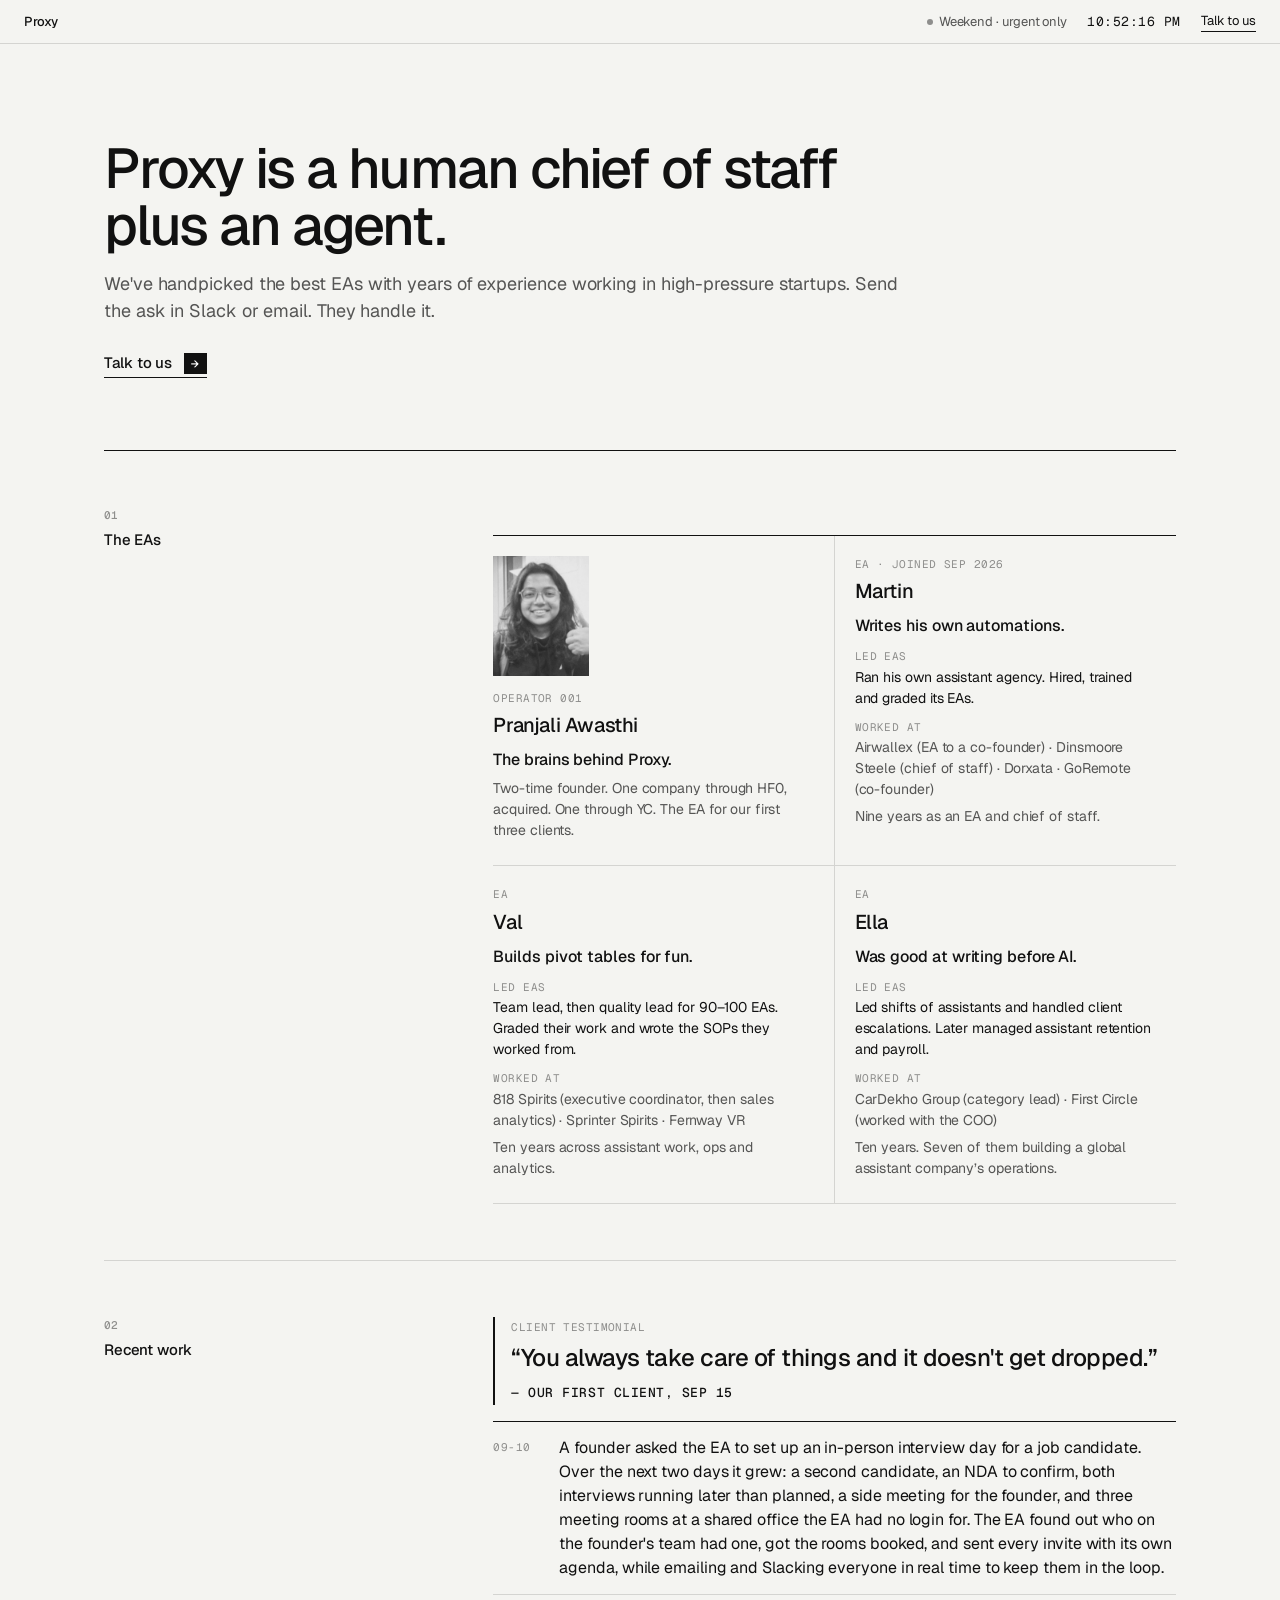
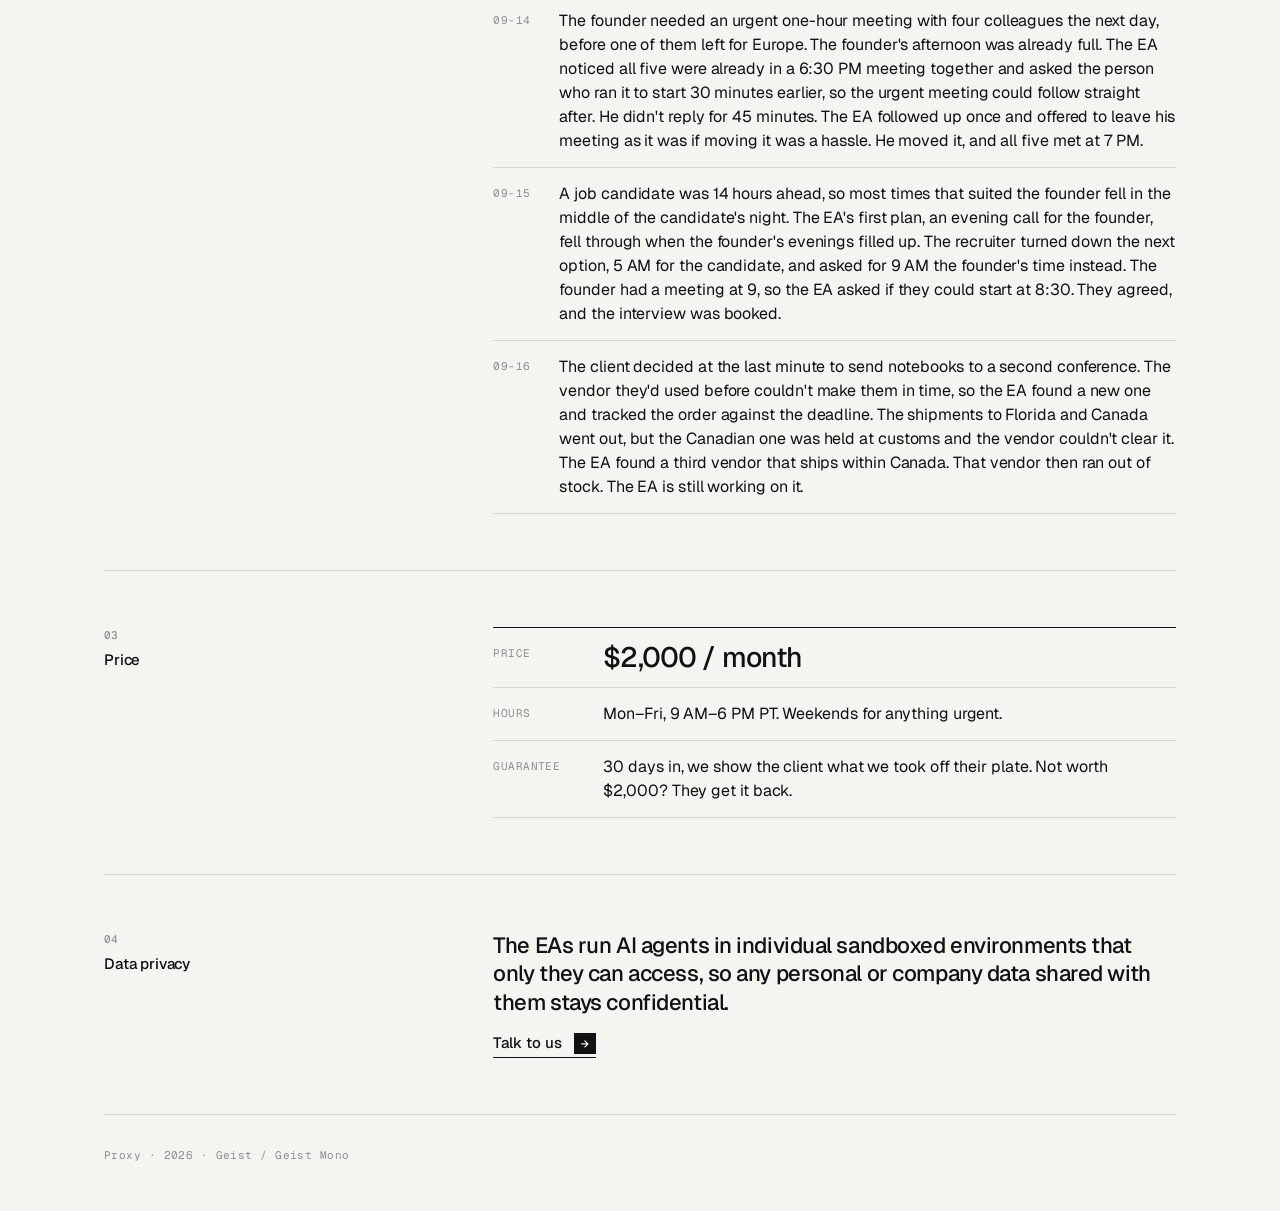
==== index.html @ 8511f7b8 "The EAs: add why-humans text above profiles Co-Authored-By: Claude Opus 5.5 (1M context) <noreply@an" ====
<!doctype html>
<html lang="en">
<head>
<meta charset="utf-8">
<meta name="viewport" content="width=device-width, initial-scale=1">
<title>Proxy</title>
<meta name="description" content="Proxy is a human chief of staff plus an agent.">
<link rel="preconnect" href="https://fonts.googleapis.com">
<link rel="preconnect" href="https://fonts.gstatic.com" crossorigin>
<link href="https://fonts.googleapis.com/css2?family=Geist:wght@400;500&family=Geist+Mono:wght@400;500&display=swap" rel="stylesheet">
<link rel="stylesheet" href="site.css?v=7">
</head>
<body>

<header class="bar">
  <a href="#top" class="wordmark">Proxy</a>
  <div class="bar-r">
    <span class="status" id="status"><i class="dot"></i><span id="status-text">EA online</span></span>
    <span id="clock" class="mono">00:00:00</span>
    <a href="mailto:pranjali@sabi.com?subject=Proxy" class="bar-cta">Talk to us</a>
  </div>
</header>

<main id="top">

  <section class="hero">
    <div class="hero-text">
      <h1>Proxy is a human chief of staff plus an agent.</h1>
      <p class="sub">We've handpicked the best EAs with years of experience working in high-pressure startups. Send the ask in Slack or email. They handle it.</p>
      <a href="mailto:pranjali@sabi.com?subject=Proxy" class="cta">Talk to us <span class="arrow mono">→</span></a>
    </div>
  </section>

  <section class="q">
    <h2 class="q-label"><span class="mono">01</span>The EAs</h2>
    <div class="q-body">
      <div class="people">
        <article class="person">
          <img src="assets/operator.jpg?v=3" alt="Pranjali Awasthi" width="240" height="300">
          <p class="meta mono">Operator 001</p>
          <h3>Pranjali Awasthi</h3>
          <p class="power">The brains behind Proxy.</p>
          <p class="line">Two-time founder. One company through HF0, acquired. One through YC. The EA for our first three clients.</p>
        </article>
        <article class="person">
          <p class="meta mono">EA · joined Sep 2026</p>
          <h3>Martin</h3>
          <p class="power">Writes his own automations.</p>
          <p class="led"><span class="mono">Led EAs</span>Ran his own assistant agency. Hired, trained and graded its EAs.</p>
          <p class="worked"><span class="mono">Worked at</span>Airwallex (EA to a co-founder) · Dinsmoore Steele (chief of staff) · Dorxata · GoRemote (co-founder)</p>
          <p class="line">Nine years as an EA and chief of staff.</p>
        </article>
        <article class="person">
          <p class="meta mono">EA</p>
          <h3>Val</h3>
          <p class="power">Builds pivot tables for fun.</p>
          <p class="led"><span class="mono">Led EAs</span>Team lead, then quality lead for 90–100 EAs. Graded their work and wrote the SOPs they worked from.</p>
          <p class="worked"><span class="mono">Worked at</span>818 Spirits (executive coordinator, then sales analytics) · Sprinter Spirits · Fernway VR</p>
          <p class="line">Ten years across assistant work, ops and analytics.</p>
        </article>
        <article class="person">
          <p class="meta mono">EA</p>
          <h3>Ella</h3>
          <p class="power">Was good at writing before AI.</p>
          <p class="led"><span class="mono">Led EAs</span>Led shifts of assistants and handled client escalations. Later managed assistant retention and payroll.</p>
          <p class="worked"><span class="mono">Worked at</span>CarDekho Group (category lead) · First Circle (worked with the COO)</p>
          <p class="line">Ten years. Seven of them building a global assistant company’s operations.</p>
        </article>
      </div>
    </div>
  </section>

  <section class="q">
    <h2 class="q-label"><span class="mono">02</span>Recent work</h2>
    <div class="q-body">
      <blockquote class="testimonial">
        <span class="tag mono">Client testimonial</span>
        <p>“You always take care of things and it doesn't get dropped.”</p>
        <cite class="mono">— Our first client, Sep 15</cite>
      </blockquote>
      <ol class="tasks">
        <li class="task"><span class="task-date mono">09-10</span><p>A founder asked the EA to set up an in-person interview day for a job candidate. Over the next two days it grew: a second candidate, an NDA to confirm, both interviews running later than planned, a side meeting for the founder, and three meeting rooms at a shared office the EA had no login for. The EA found out who on the founder's team had one, got the rooms booked, and sent every invite with its own agenda, while emailing and Slacking everyone in real time to keep them in the loop.</p></li>
        <li class="task"><span class="task-date mono">09-14</span><p>The founder needed an urgent one-hour meeting with four colleagues the next day, before one of them left for Europe. The founder's afternoon was already full. The EA noticed all five were already in a 6:30 PM meeting together and asked the person who ran it to start 30 minutes earlier, so the urgent meeting could follow straight after. He didn't reply for 45 minutes. The EA followed up once and offered to leave his meeting as it was if moving it was a hassle. He moved it, and all five met at 7 PM.</p></li>
        <li class="task"><span class="task-date mono">09-15</span><p>A job candidate was 14 hours ahead, so most times that suited the founder fell in the middle of the candidate's night. The EA's first plan, an evening call for the founder, fell through when the founder's evenings filled up. The recruiter turned down the next option, 5 AM for the candidate, and asked for 9 AM the founder's time instead. The founder had a meeting at 9, so the EA asked if they could start at 8:30. They agreed, and the interview was booked.</p></li>
        <li class="task"><span class="task-date mono">09-16</span><p>The client decided at the last minute to send notebooks to a second conference. The vendor they'd used before couldn't make them in time, so the EA found a new one and tracked the order against the deadline. The shipments to Florida and Canada went out, but the Canadian one was held at customs and the vendor couldn't clear it. The EA found a third vendor that ships within Canada. That vendor then ran out of stock. The EA is still working on it.</p></li>
      </ol>
    </div>
  </section>

  <section class="q">
    <h2 class="q-label"><span class="mono">03</span>Price</h2>
    <div class="q-body">
      <dl class="terms">
        <dt class="mono">Price</dt><dd class="price">$2,000 / month</dd>
        <dt class="mono">Hours</dt><dd>Mon–Fri, 9 AM–6 PM PT. Weekends for anything urgent.</dd>
        <dt class="mono">Guarantee</dt><dd>30 days in, we show the client what we took off their plate. Not worth $2,000? They get it back.</dd>
      </dl>
    </div>
  </section>

  <section class="q">
    <h2 class="q-label"><span class="mono">04</span>Data privacy</h2>
    <div class="q-body">
      <p class="big">The EAs run AI agents in individual sandboxed environments that only they can access, so any personal or company data shared with them stays confidential.</p>
      <a href="mailto:pranjali@sabi.com?subject=Proxy" class="cta">Talk to us <span class="arrow mono">→</span></a>
    </div>
  </section>

</main>

<footer class="colophon mono">Proxy · 2026 · Geist / Geist Mono</footer>

<script src="site.js?v=4"></script>
</body>
</html>
---- site.css ----
:root {
  --bg: #f4f4f1;
  --paper: #ffffff;
  --ink: #111111;
  --ink-2: rgba(17, 17, 17, 0.7);
  --ink-3: rgba(17, 17, 17, 0.45);
  --rule: rgba(17, 17, 17, 0.14);
  --live: #2f9e5b;
  --sans: "Geist", "Helvetica Neue", Helvetica, Arial, sans-serif;
  --mono: "Geist Mono", ui-monospace, "SF Mono", Menlo, monospace;
  --bar-h: 44px;
  --gutter: 24px;
  color-scheme: light;
}
@media (prefers-color-scheme: dark) {
  :root:not([data-theme="light"]) {
    --bg: #0e0e0e; --paper: #161616; --ink: #ededea;
    --ink-2: rgba(237, 237, 234, 0.7); --ink-3: rgba(237, 237, 234, 0.45);
    --rule: rgba(237, 237, 234, 0.16); color-scheme: dark;
  }
}
:root[data-theme="dark"] {
  --bg: #0e0e0e; --paper: #161616; --ink: #ededea;
  --ink-2: rgba(237, 237, 234, 0.7); --ink-3: rgba(237, 237, 234, 0.45);
  --rule: rgba(237, 237, 234, 0.16); color-scheme: dark;
}

* { box-sizing: border-box; margin: 0; padding: 0; }
html { scroll-behavior: smooth; scroll-padding-top: calc(var(--bar-h) + 16px); }
body { background: var(--bg); color: var(--ink); font: 400 16px/1.5 var(--sans); letter-spacing: -0.005em; -webkit-font-smoothing: antialiased; }
a { color: inherit; text-decoration: none; }
button { font: inherit; color: inherit; background: none; border: 0; cursor: pointer; }
.mono { font-family: var(--mono); font-size: 11px; letter-spacing: 0.04em; }
:focus-visible { outline: 1px solid var(--ink); outline-offset: 3px; }

/* Bar */
.bar {
  position: sticky; top: 0; z-index: 10; height: var(--bar-h);
  display: flex; justify-content: space-between; align-items: center;
  padding: 0 var(--gutter); background: var(--bg); border-bottom: 1px solid var(--rule); font-size: 13px;
}
.wordmark { font-weight: 500; }
.bar-r { display: flex; align-items: center; gap: 20px; }
.status { display: flex; align-items: center; gap: 6px; color: var(--ink-2); }
.dot { width: 6px; height: 6px; border-radius: 50%; background: var(--live); animation: pulse 2.4s ease-in-out infinite; }
.status.off .dot { background: var(--ink-3); animation: none; }
@keyframes pulse { 50% { opacity: 0.35; } }
#clock { font-size: 13px; font-variant-numeric: tabular-nums; }
.bar-cta { border-bottom: 1px solid var(--ink); }

main { max-width: 1120px; margin: 0 auto; padding: 0 var(--gutter); }

/* Hero */
.hero { padding: 96px 0 72px; border-bottom: 1px solid var(--ink); }
.hero-text { max-width: 820px; }
h1 { font-size: clamp(34px, 5vw, 56px); line-height: 1.02; letter-spacing: -0.035em; font-weight: 500; }
.sub { margin-top: 16px; font-size: 18px; color: var(--ink-2); }
.cta, .submit {
  display: inline-flex; align-items: center; gap: 12px; margin-top: 28px;
  font-size: 15px; font-weight: 500; border-bottom: 1px solid var(--ink); padding-bottom: 2px;
}
.arrow { display: inline-block; padding: 1px 7px; background: var(--ink); color: var(--paper); font-size: 13px; }
.cta:hover .arrow, .submit:hover .arrow { transform: translateX(3px); transition: transform 0.15s; }

/* Question sections */
.q { display: grid; grid-template-columns: 4fr 8fr; gap: 48px; padding: 56px 0; border-bottom: 1px solid var(--rule); }
.q-label { font-size: 15px; font-weight: 500; letter-spacing: -0.01em; position: sticky; top: calc(var(--bar-h) + 24px); align-self: start; }
.q-label .mono { display: block; color: var(--ink-3); margin-bottom: 6px; }
.q-body > * + * { margin-top: 16px; }
.big { font-size: 22px; line-height: 1.3; letter-spacing: -0.02em; font-weight: 500; }
.meta { color: var(--ink-3); text-transform: uppercase; }

.steps-3 { list-style: none; border-top: 1px solid var(--ink); }
.steps-3 li { display: grid; grid-template-columns: 44px 1fr; padding: 12px 0; border-bottom: 1px solid var(--rule); font-size: 17px; }
.steps-3 .mono { color: var(--ink-3); line-height: 2.2; }

/* Share figure */
.share { margin-top: 28px; }
.fig { width: 100%; height: auto; display: block; overflow: visible; }
.fig rect { fill: none; stroke: var(--ink); stroke-width: 1; vector-effect: non-scaling-stroke; }
.fig .fill { fill: var(--ink); }
.fig text.m { font: 9.5px var(--mono); letter-spacing: 0.06em; fill: var(--ink-3); }
.fig text.strong { fill: var(--ink); }
.fig text.c { text-anchor: middle; }
.fig text.r { text-anchor: end; }
.share figcaption { margin-top: 8px; color: var(--ink-3); text-transform: uppercase; }

/* Testimonial + tasks */
.testimonial { border-left: 2px solid var(--ink); padding: 2px 0 2px 16px; }
.testimonial .tag { display: block; margin-bottom: 8px; text-transform: uppercase; color: var(--ink-3); }
.testimonial p { font-size: 24px; line-height: 1.25; letter-spacing: -0.02em; font-weight: 500; }
.testimonial cite { display: block; margin-top: 10px; font-style: normal; font-size: 13px; font-weight: 500; text-transform: uppercase; }
.list-title { font-size: 17px; font-weight: 500; margin-top: 36px !important; }
.tasks { list-style: none; border-top: 1px solid var(--ink); }
.task { display: grid; grid-template-columns: 56px 1fr; gap: 10px; padding: 14px 0; border-bottom: 1px solid var(--rule); }
.task-date { color: var(--ink-3); line-height: 2; }
.ask { display: block; font-size: 16px; }
.depth { margin-top: 8px; padding: 1px 6px; border: 1px solid var(--ink); font-size: 10.5px; text-transform: uppercase; }
.depth::after { content: " +"; }
.depth[aria-expanded="true"] { background: var(--ink); color: var(--paper); }
.depth[aria-expanded="true"]::after { content: " −"; }
.steps { margin: 10px 0 2px; list-style: none; counter-reset: s; border-left: 1px solid var(--ink); }
.steps li { counter-increment: s; display: grid; grid-template-columns: 28px 1fr; padding: 3px 0 3px 10px; font-size: 14px; color: var(--ink-2); }
.steps li::before { content: counter(s, decimal-leading-zero); font: 10.5px/1.9 var(--mono); color: var(--ink-3); }
.steps li:last-child { color: var(--ink); }

/* People */
.people { display: grid; grid-template-columns: repeat(2, 1fr); gap: 0; border-top: 1px solid var(--ink); margin-top: 28px !important; }
.person { padding: 20px 20px 24px 0; border-bottom: 1px solid var(--rule); }
.person:nth-child(odd) { border-right: 1px solid var(--rule); }
.person:nth-child(even) { padding-left: 20px; }
.person img { width: 96px; height: 120px; object-fit: cover; object-position: 50% 40%; filter: grayscale(1) contrast(1.08); display: block; margin-bottom: 14px; }
.person h3 { font-size: 20px; font-weight: 500; letter-spacing: -0.02em; margin: 4px 0 8px; }
.person .power { font-weight: 500; }
.person .line { margin-top: 6px; font-size: 14px; color: var(--ink-2); }

/* Versus */
.versus { display: grid; grid-template-columns: 1fr 1fr; border-top: 1px solid var(--ink); }
.side { padding: 18px 20px 20px 0; }
.side + .side { padding-left: 20px; border-left: 1px solid var(--rule); }
.side > * + * { margin-top: 10px; }
.side p:not(.mono) { font-size: 17px; }
.side .mono:last-child { text-transform: uppercase; }
.side.faint { color: var(--ink-3); }

/* Terms */
.terms { display: grid; grid-template-columns: 110px 1fr; border-top: 1px solid var(--ink); }
.terms dt, .terms dd { padding: 14px 0; border-bottom: 1px solid var(--rule); }
.terms dt { color: var(--ink-3); text-transform: uppercase; line-height: 2; }
.terms .price { font-size: 28px; font-weight: 500; letter-spacing: -0.03em; line-height: 1.1; }

/* Form */
form { max-width: 520px; }
form label { display: block; }
form label + label { margin-top: 18px; }
form label span { display: block; color: var(--ink-3); text-transform: uppercase; margin-bottom: 4px; }
input, textarea {
  width: 100%; font: 17px var(--sans); color: var(--ink); background: transparent;
  border: 0; border-bottom: 1px solid var(--ink); padding: 6px 0; border-radius: 0; resize: vertical;
}
input:focus, textarea:focus { outline: none; border-bottom-width: 2px; }
.submit:disabled { opacity: 0.5; cursor: default; }
#form-note { margin-top: 12px; }

.colophon { max-width: 1120px; margin: 0 auto; padding: 32px var(--gutter) 48px; color: var(--ink-3); }

/* Phone */
@media (max-width: 760px) {
  :root { --gutter: 16px; }
  .status, #clock { display: none; }
  .hero { grid-template-columns: 1fr; gap: 28px; padding: 40px 0 44px; }
  .q { grid-template-columns: 1fr; gap: 16px; padding: 40px 0; }
  .q-label { position: static; }
  .big { font-size: 19px; }
  .testimonial p { font-size: 20px; }
  .people, .versus { grid-template-columns: 1fr; }
  .person, .person:nth-child(even) { padding: 18px 0 20px; border-right: 0; }
  .side + .side { padding-left: 0; border-left: 0; border-top: 1px solid var(--rule); }
  .terms { grid-template-columns: 90px 1fr; }
}

@media (prefers-reduced-motion: reduce) {
  html { scroll-behavior: auto; }
  .dot { animation: none; }
}

/* People: led-EAs signal and past workplaces */
.person .led, .person .worked { margin-top: 10px; font-size: 14px; }
.person .led { color: var(--ink); }
.person .worked { color: var(--ink-2); }
.person .led .mono, .person .worked .mono { display: block; margin-bottom: 2px; text-transform: uppercase; color: var(--ink-3); }
.task p { font-size: 16px; line-height: 1.5; }
.why { padding-bottom: 20px; }
.why p { font-size: 17px; line-height: 1.55; color: var(--ink-2); }
.why p + p { margin-top: 12px; }
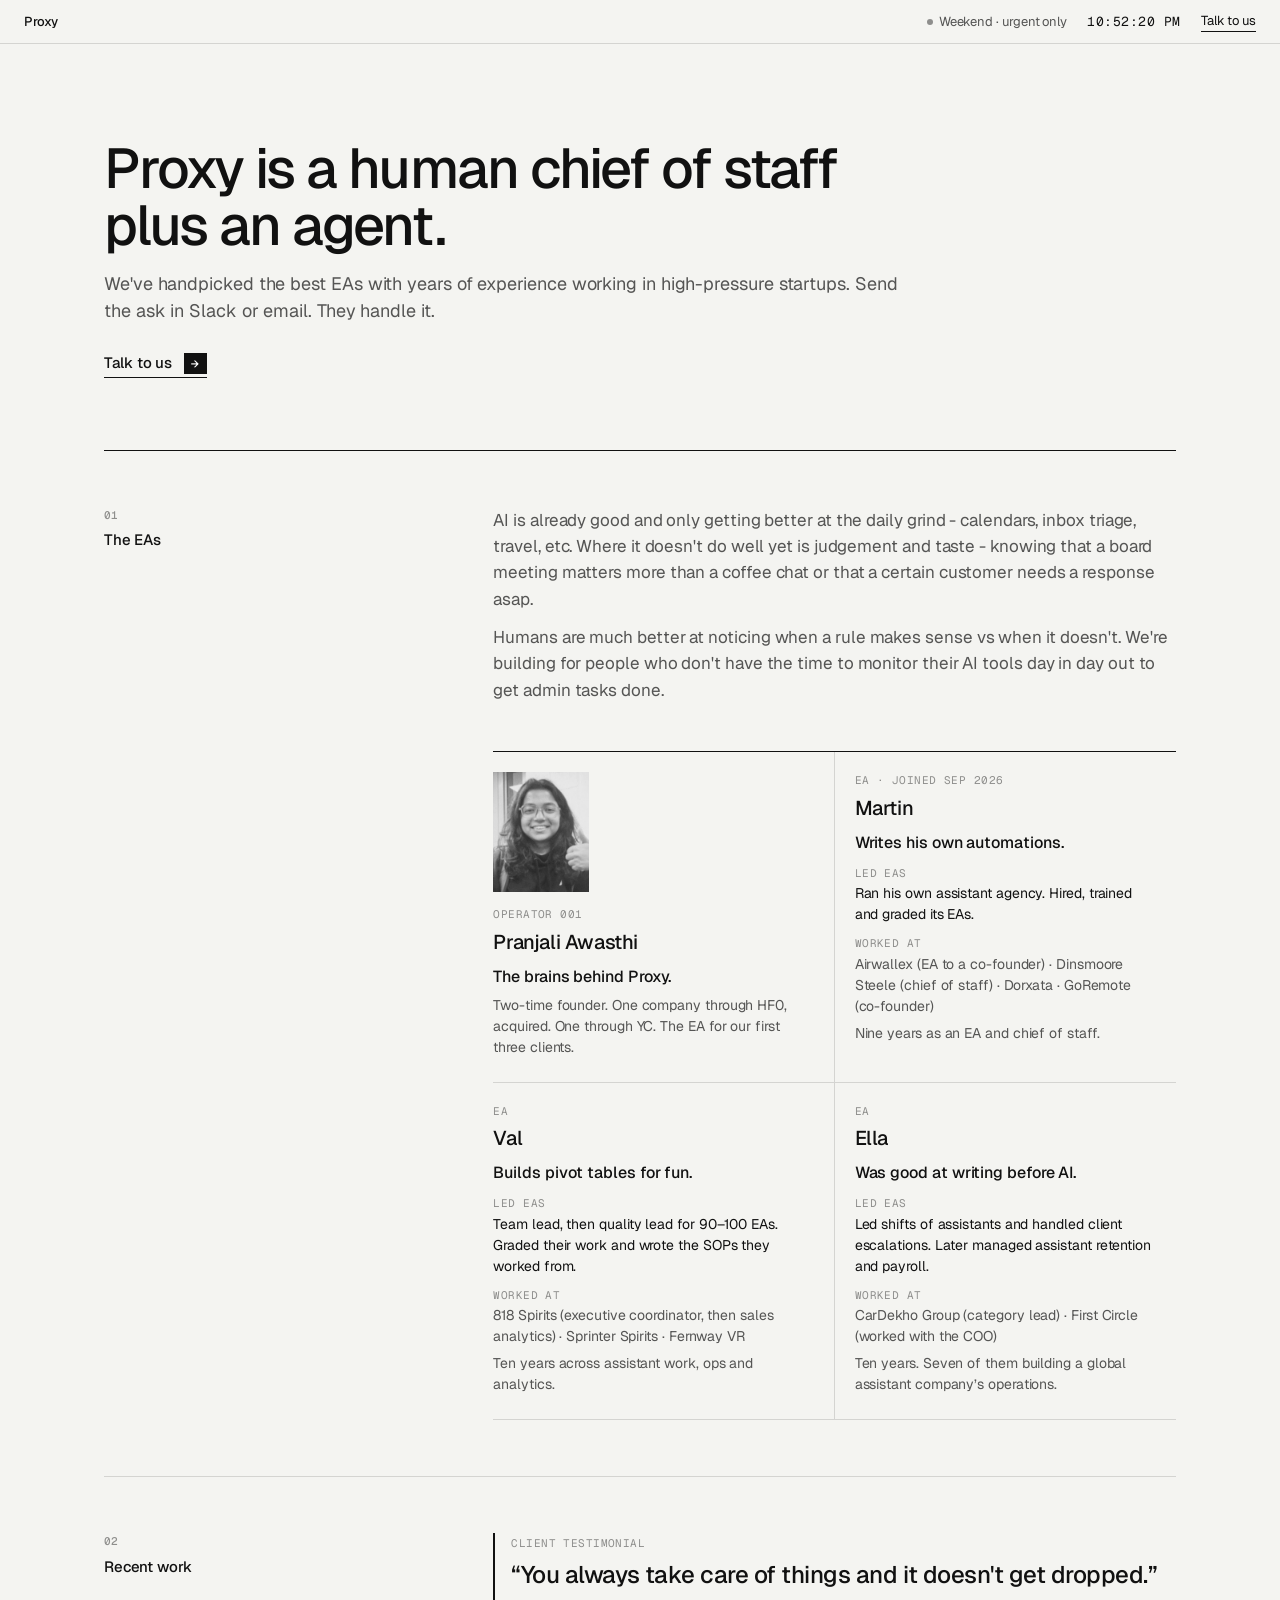
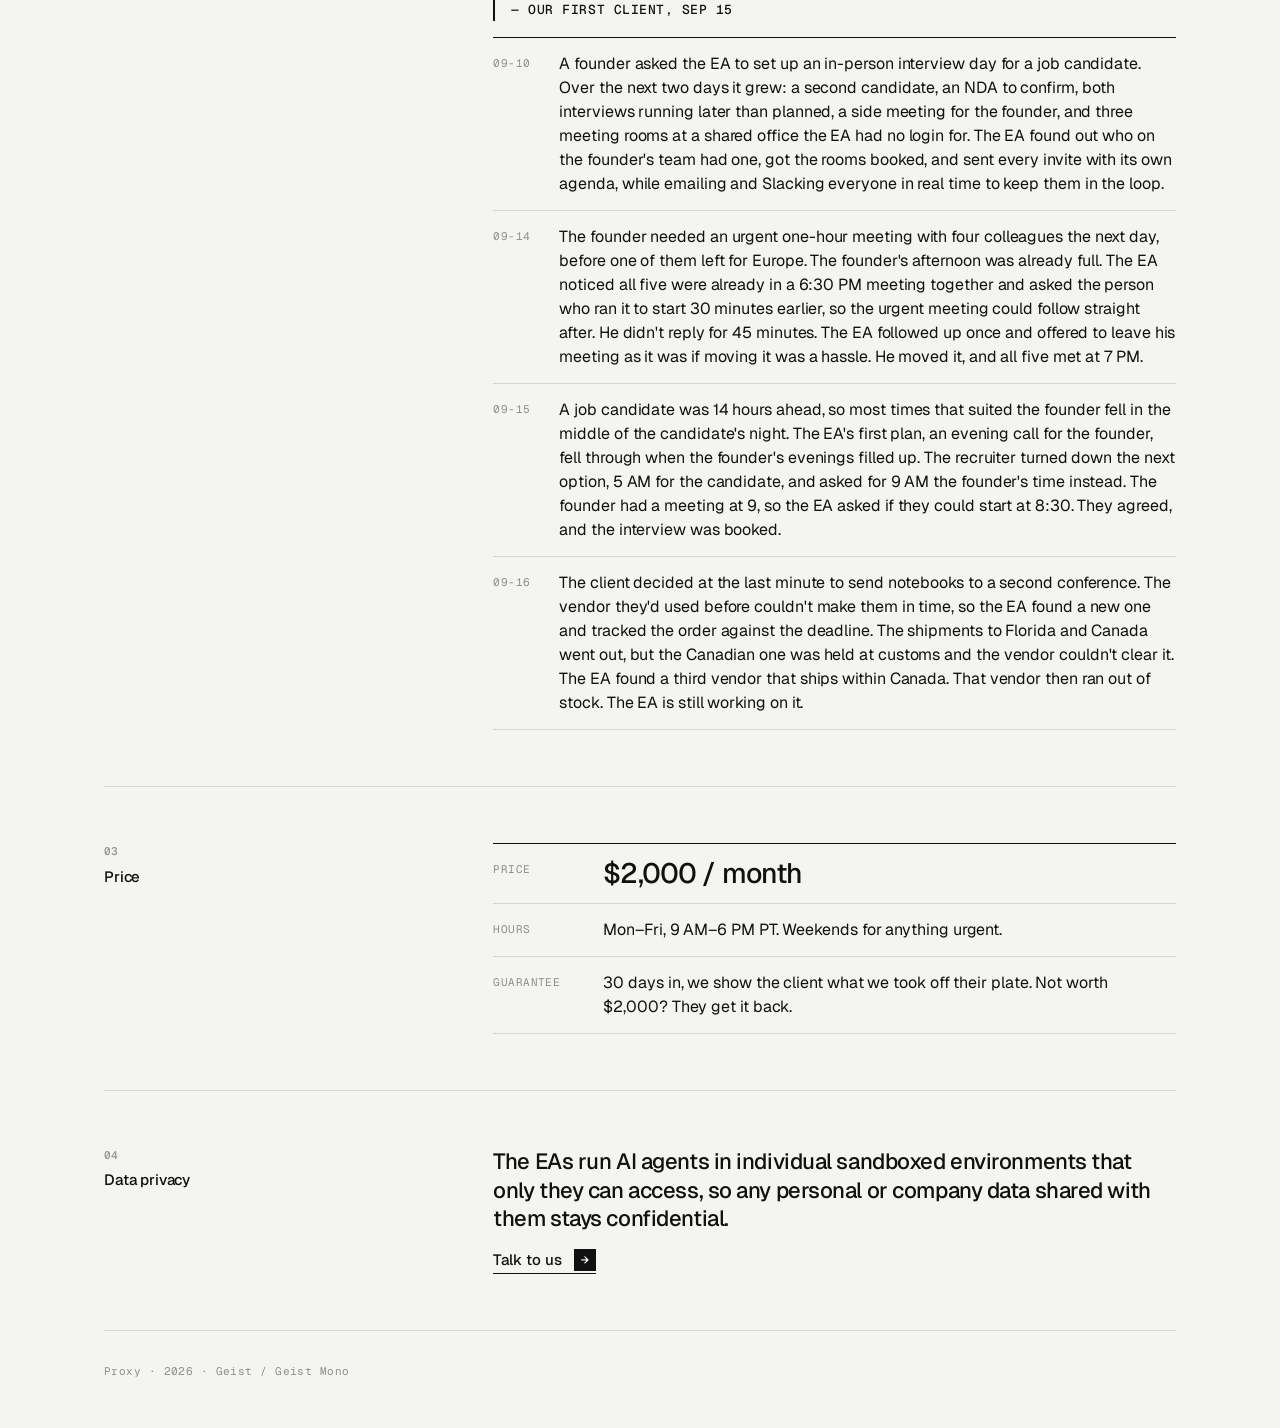
==== commit b37cd3f4: "The EAs: add why-humans text above profiles Co-Authored-By: Claude Opus 5.5 (1M context) <noreply@an" ====
--- a/index.html
+++ b/index.html
@@ -34,6 +34,10 @@
   <section class="q">
     <h2 class="q-label"><span class="mono">01</span>The EAs</h2>
     <div class="q-body">
+      <div class="why">
+        <p>AI is already good and only getting better at the daily grind - calendars, inbox triage, travel, etc. Where it doesn't do well yet is judgement and taste - knowing that a board meeting matters more than a coffee chat or that a certain customer needs a response asap.</p>
+        <p>Humans are much better at noticing when a rule makes sense vs when it doesn't. We're building for people who don't have the time to monitor their AI tools day in day out to get admin tasks done.</p>
+      </div>
       <div class="people">
         <article class="person">
           <img src="assets/operator.jpg?v=3" alt="Pranjali Awasthi" width="240" height="300">
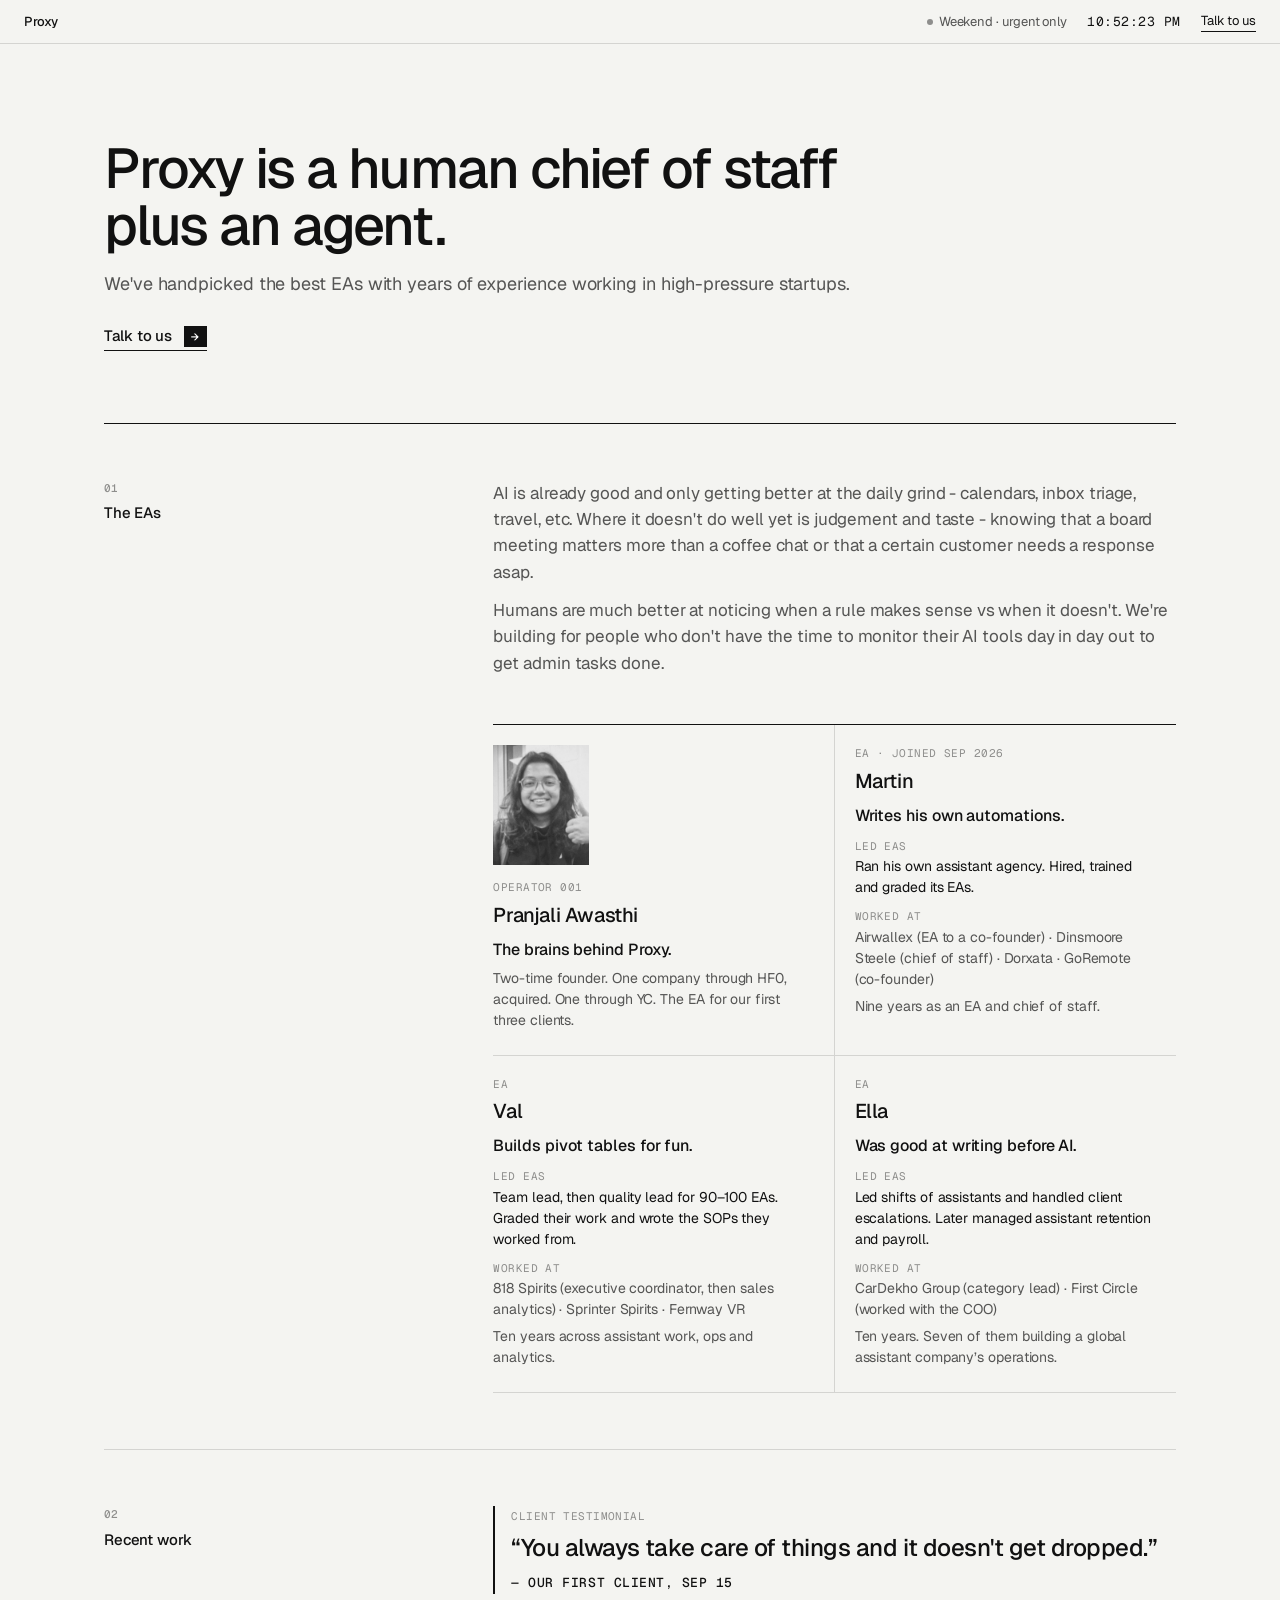
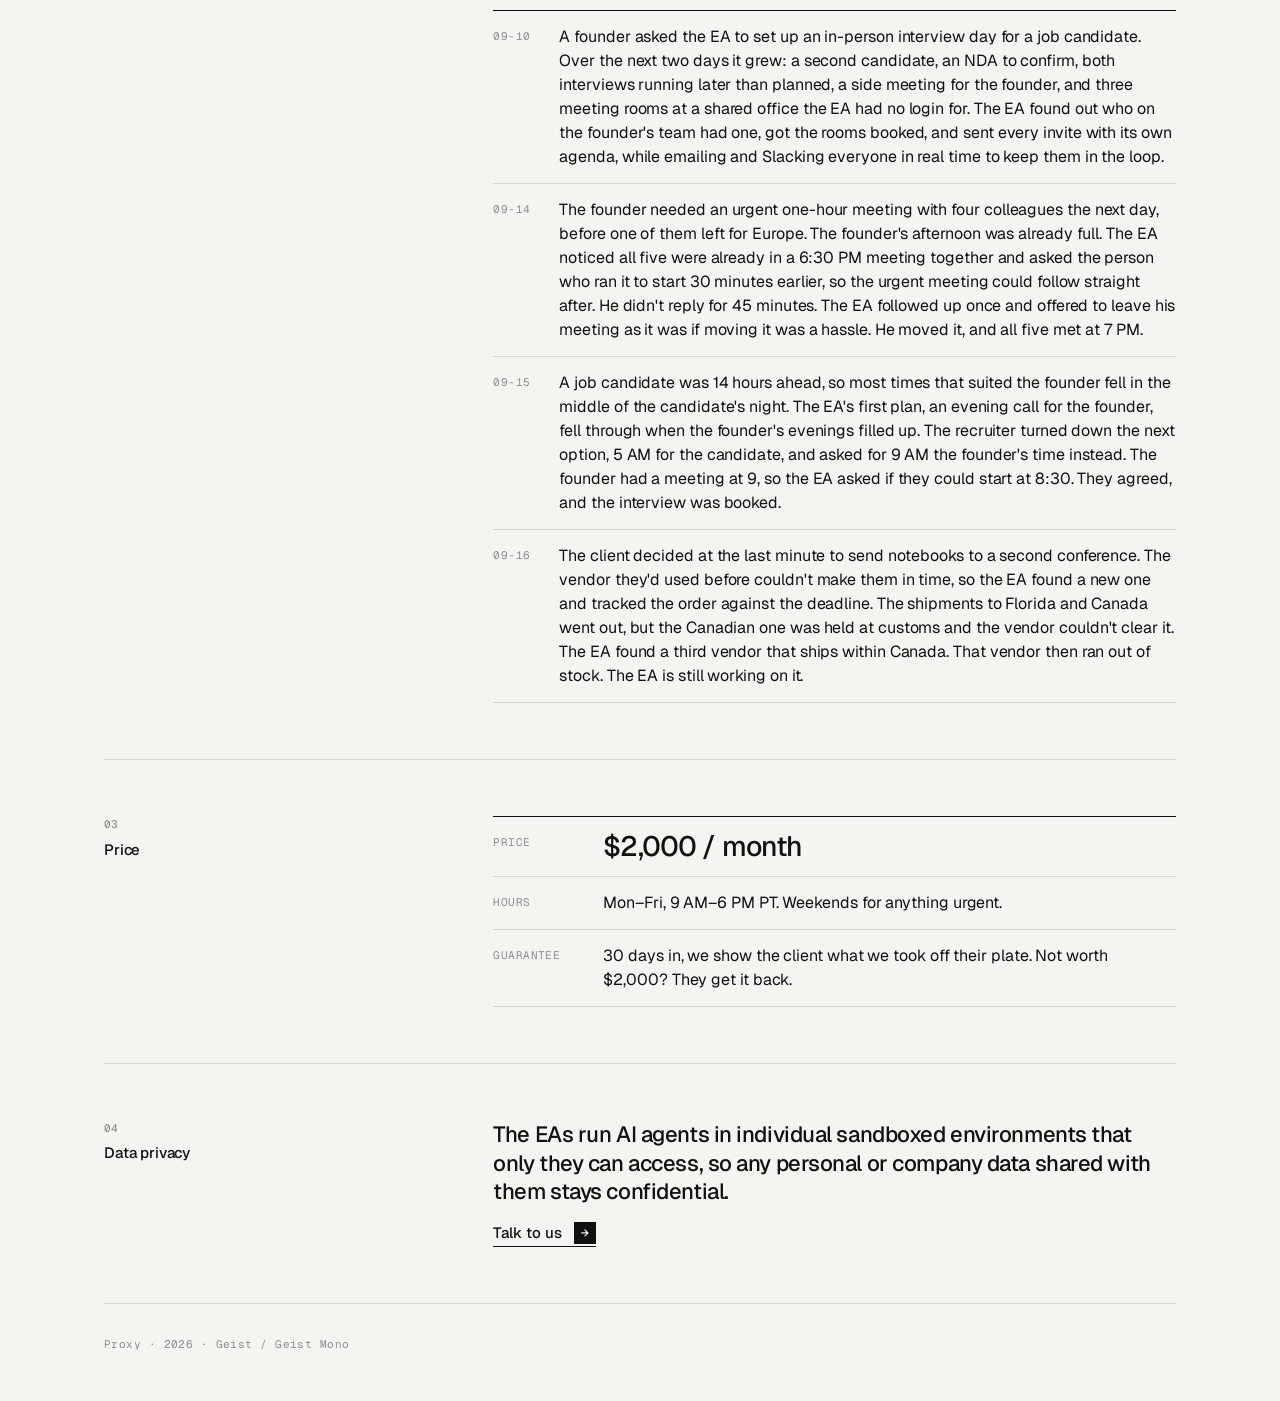
==== commit 3dd87393: "Hero: trim sub line Co-Authored-By: Claude Opus 5.5 (1M context) <noreply@anthropic.com>" ====
--- a/index.html
+++ b/index.html
@@ -26,7 +26,7 @@
   <section class="hero">
     <div class="hero-text">
       <h1>Proxy is a human chief of staff plus an agent.</h1>
-      <p class="sub">We've handpicked the best EAs with years of experience working in high-pressure startups. Send the ask in Slack or email. They handle it.</p>
+      <p class="sub">We've handpicked the best EAs with years of experience working in high-pressure startups.</p>
       <a href="mailto:pranjali@sabi.com?subject=Proxy" class="cta">Talk to us <span class="arrow mono">→</span></a>
     </div>
   </section>
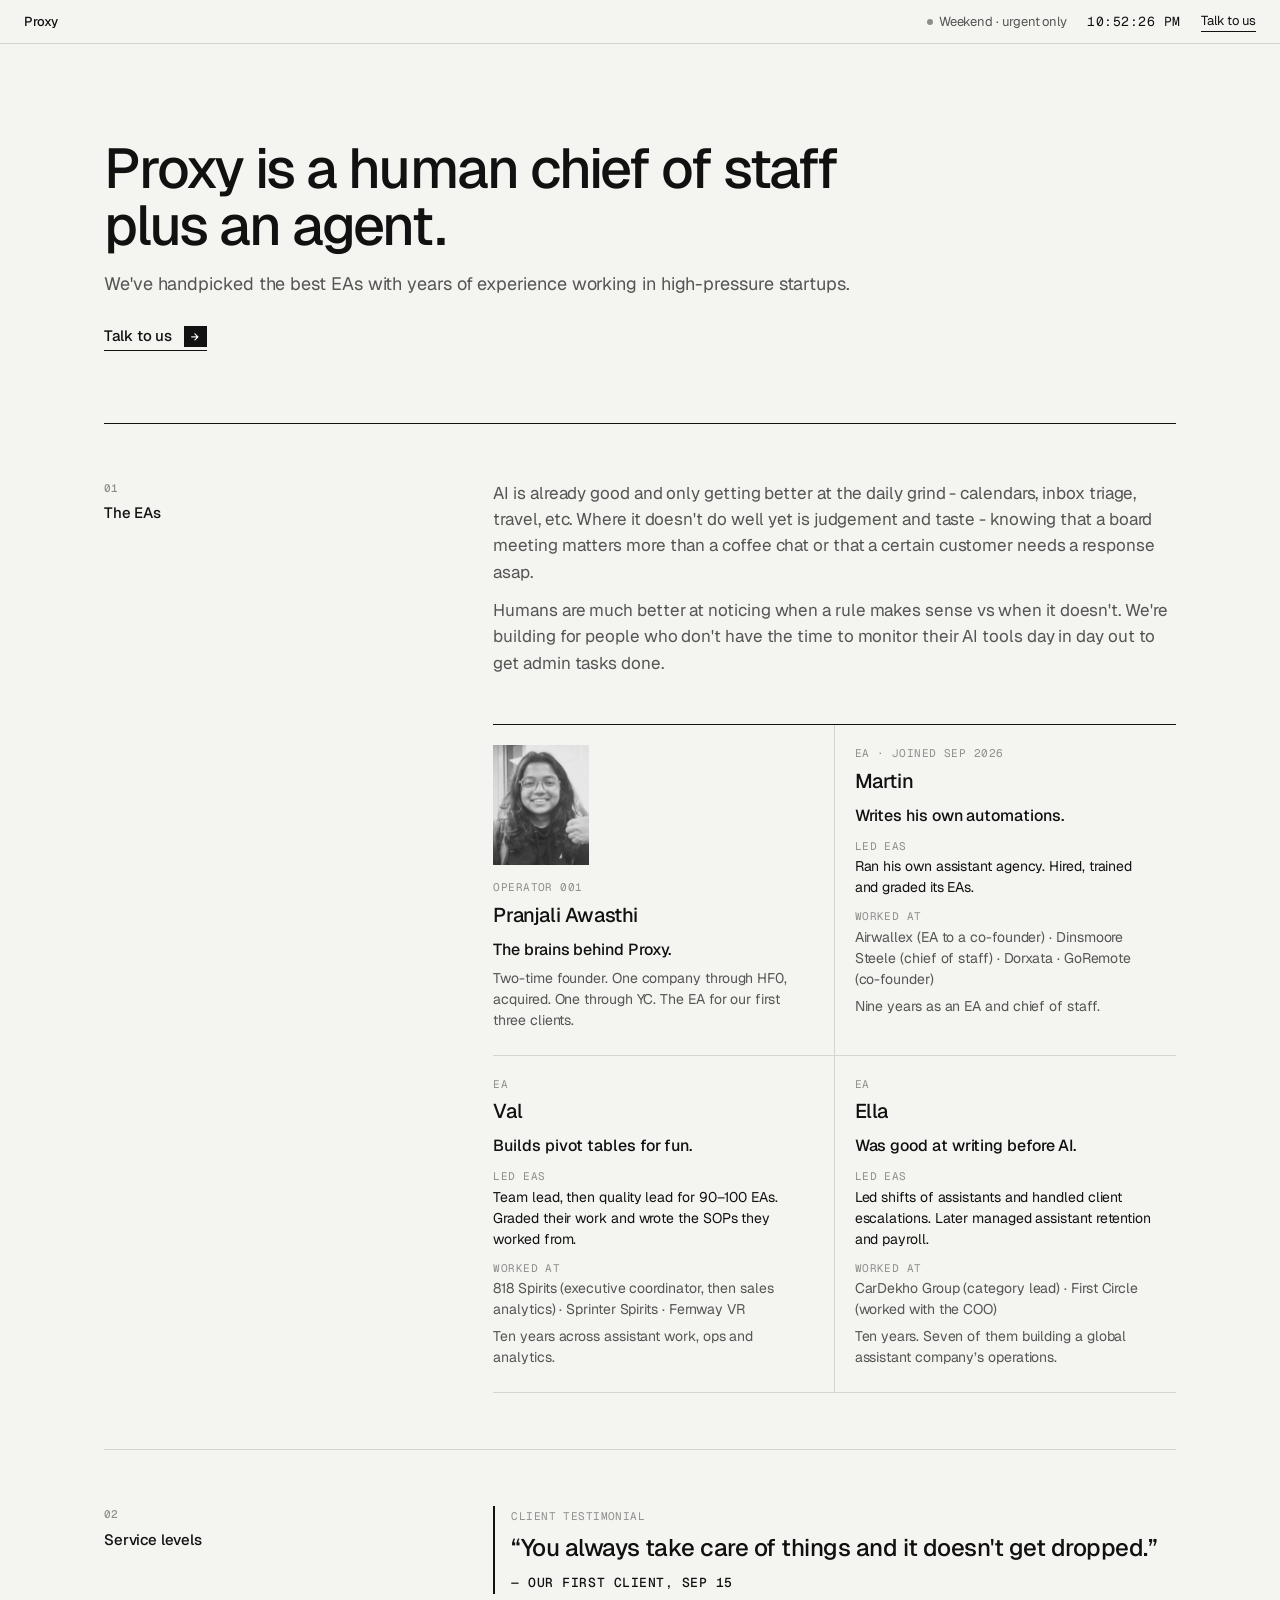
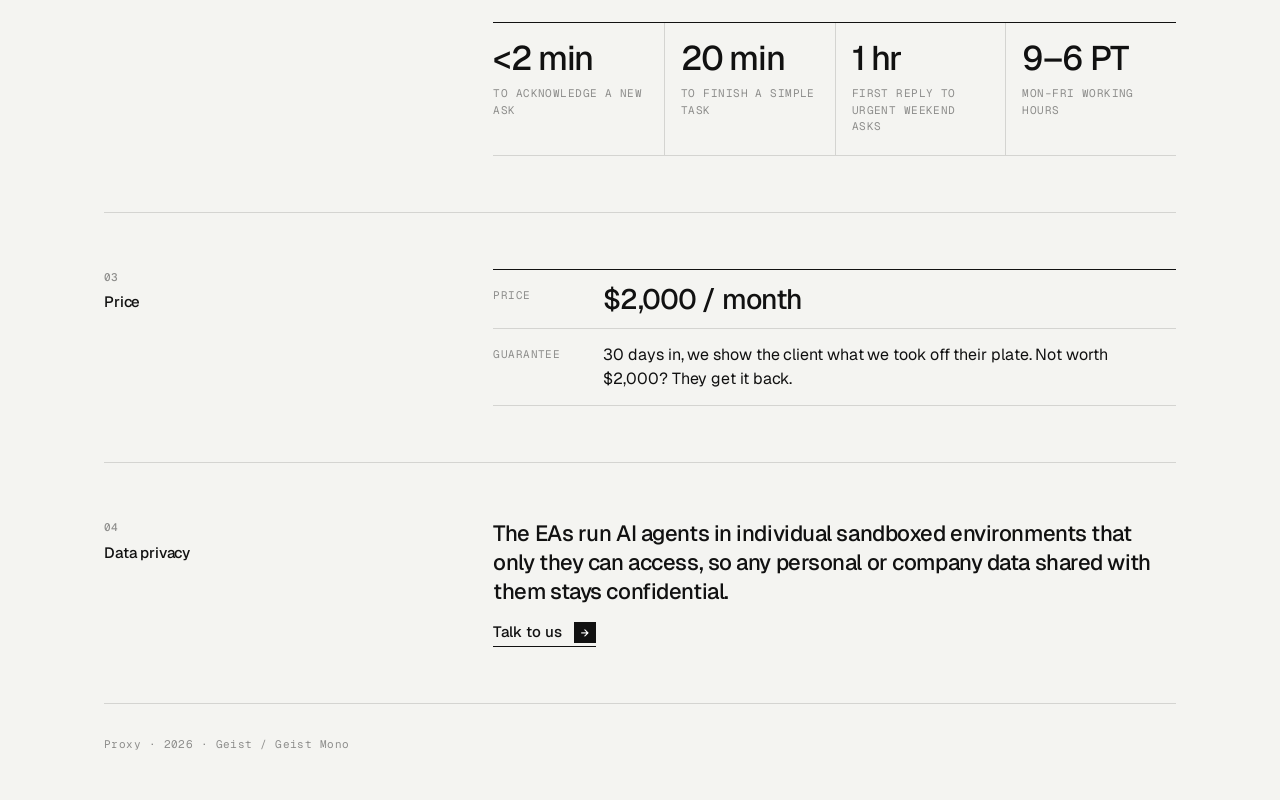
==== commit e9272b46: "Replace task paragraphs with service levels Co-Authored-By: Claude Opus 5.5 (1M context) <noreply@an" ====
--- a/index.html
+++ b/index.html
@@ -8,7 +8,7 @@
 <link rel="preconnect" href="https://fonts.googleapis.com">
 <link rel="preconnect" href="https://fonts.gstatic.com" crossorigin>
 <link href="https://fonts.googleapis.com/css2?family=Geist:wght@400;500&family=Geist+Mono:wght@400;500&display=swap" rel="stylesheet">
-<link rel="stylesheet" href="site.css?v=7">
+<link rel="stylesheet" href="site.css?v=8">
 </head>
 <body>
 
@@ -75,19 +75,19 @@
   </section>
 
   <section class="q">
-    <h2 class="q-label"><span class="mono">02</span>Recent work</h2>
+    <h2 class="q-label"><span class="mono">02</span>Service levels</h2>
     <div class="q-body">
       <blockquote class="testimonial">
         <span class="tag mono">Client testimonial</span>
         <p>“You always take care of things and it doesn't get dropped.”</p>
         <cite class="mono">— Our first client, Sep 15</cite>
       </blockquote>
-      <ol class="tasks">
-        <li class="task"><span class="task-date mono">09-10</span><p>A founder asked the EA to set up an in-person interview day for a job candidate. Over the next two days it grew: a second candidate, an NDA to confirm, both interviews running later than planned, a side meeting for the founder, and three meeting rooms at a shared office the EA had no login for. The EA found out who on the founder's team had one, got the rooms booked, and sent every invite with its own agenda, while emailing and Slacking everyone in real time to keep them in the loop.</p></li>
-        <li class="task"><span class="task-date mono">09-14</span><p>The founder needed an urgent one-hour meeting with four colleagues the next day, before one of them left for Europe. The founder's afternoon was already full. The EA noticed all five were already in a 6:30 PM meeting together and asked the person who ran it to start 30 minutes earlier, so the urgent meeting could follow straight after. He didn't reply for 45 minutes. The EA followed up once and offered to leave his meeting as it was if moving it was a hassle. He moved it, and all five met at 7 PM.</p></li>
-        <li class="task"><span class="task-date mono">09-15</span><p>A job candidate was 14 hours ahead, so most times that suited the founder fell in the middle of the candidate's night. The EA's first plan, an evening call for the founder, fell through when the founder's evenings filled up. The recruiter turned down the next option, 5 AM for the candidate, and asked for 9 AM the founder's time instead. The founder had a meeting at 9, so the EA asked if they could start at 8:30. They agreed, and the interview was booked.</p></li>
-        <li class="task"><span class="task-date mono">09-16</span><p>The client decided at the last minute to send notebooks to a second conference. The vendor they'd used before couldn't make them in time, so the EA found a new one and tracked the order against the deadline. The shipments to Florida and Canada went out, but the Canadian one was held at customs and the vendor couldn't clear it. The EA found a third vendor that ships within Canada. That vendor then ran out of stock. The EA is still working on it.</p></li>
-      </ol>
+      <div class="sla">
+        <div><p class="sla-n">&lt;2 min</p><p class="sla-l mono">To acknowledge a new ask</p></div>
+        <div><p class="sla-n">20 min</p><p class="sla-l mono">To finish a simple task</p></div>
+        <div><p class="sla-n">1 hr</p><p class="sla-l mono">First reply to urgent weekend asks</p></div>
+        <div><p class="sla-n">9–6 PT</p><p class="sla-l mono">Mon–Fri working hours</p></div>
+      </div>
     </div>
   </section>
 
@@ -96,7 +96,6 @@
     <div class="q-body">
       <dl class="terms">
         <dt class="mono">Price</dt><dd class="price">$2,000 / month</dd>
-        <dt class="mono">Hours</dt><dd>Mon–Fri, 9 AM–6 PM PT. Weekends for anything urgent.</dd>
         <dt class="mono">Guarantee</dt><dd>30 days in, we show the client what we took off their plate. Not worth $2,000? They get it back.</dd>
       </dl>
     </div>
--- a/site.css
+++ b/site.css
@@ -173,3 +173,14 @@
 .why { padding-bottom: 20px; }
 .why p { font-size: 17px; line-height: 1.55; color: var(--ink-2); }
 .why p + p { margin-top: 12px; }
+
+/* Service levels */
+.sla { display: grid; grid-template-columns: repeat(4, 1fr); border-top: 1px solid var(--ink); margin-top: 28px !important; }
+.sla > div { padding: 18px 16px 20px 0; border-bottom: 1px solid var(--rule); }
+.sla > div + div { padding-left: 16px; border-left: 1px solid var(--rule); }
+.sla-n { font-size: 34px; font-weight: 500; letter-spacing: -0.035em; line-height: 1; }
+.sla-l { margin-top: 10px; color: var(--ink-3); text-transform: uppercase; line-height: 1.5; }
+@media (max-width: 760px) {
+  .sla { grid-template-columns: 1fr 1fr; }
+  .sla > div:nth-child(3) { padding-left: 0; border-left: 0; }
+}
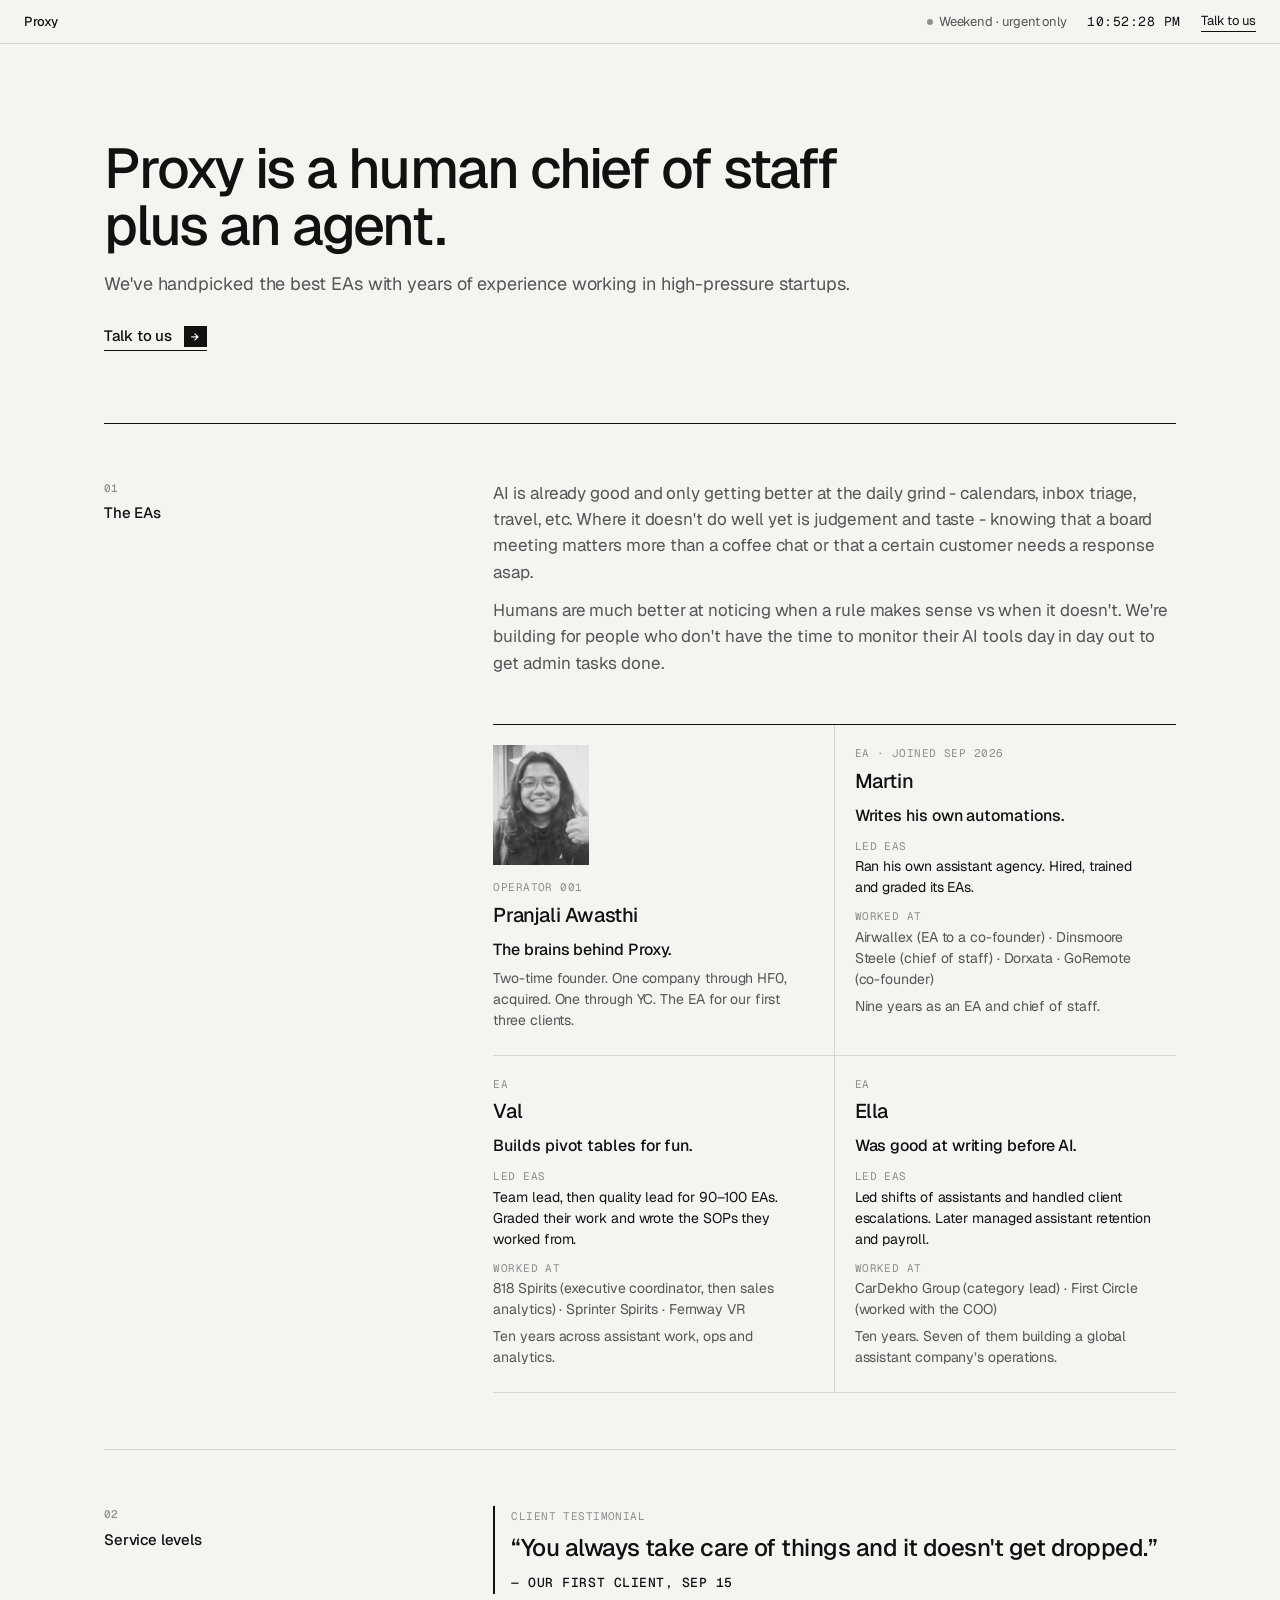
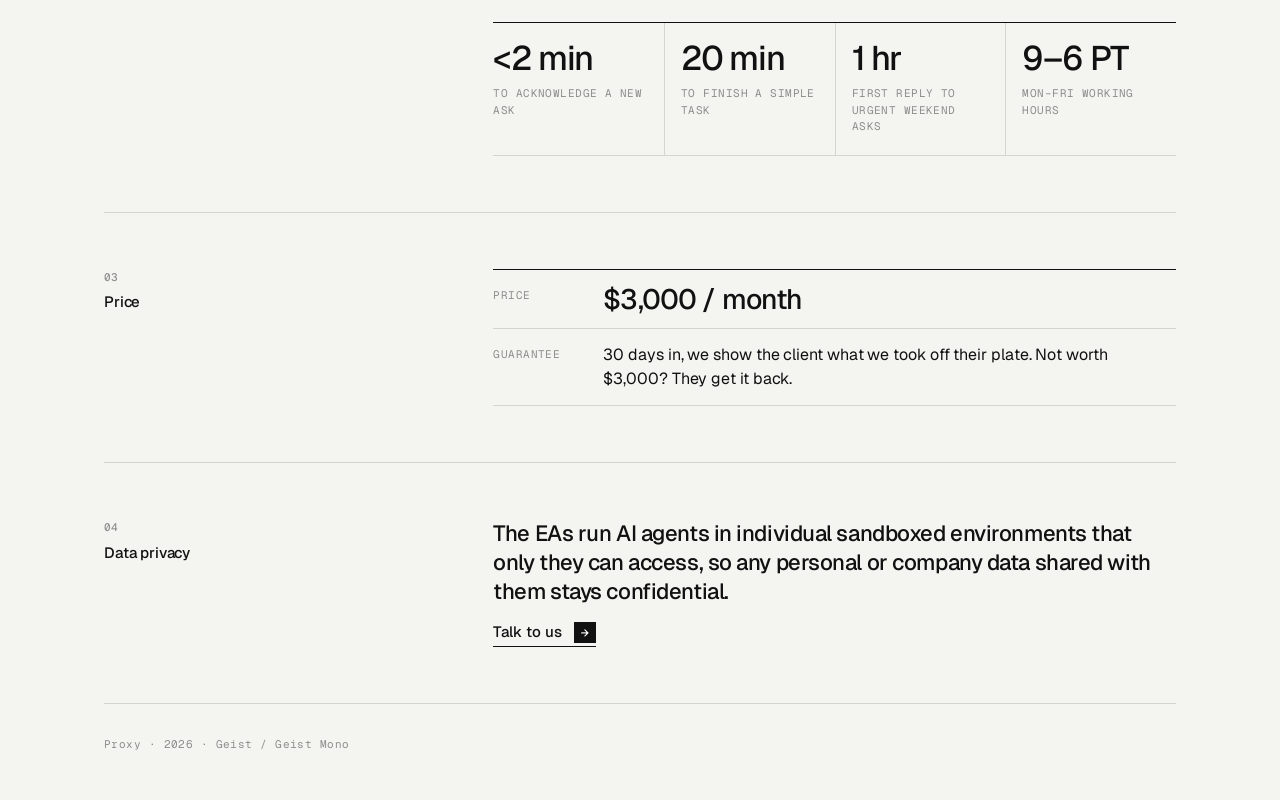
==== commit 2fa21bab: "Price: $3,000 / month Co-Authored-By: Claude Opus 5.5 (1M context) <noreply@anthropic.com>" ====
--- a/index.html
+++ b/index.html
@@ -95,8 +95,8 @@
     <h2 class="q-label"><span class="mono">03</span>Price</h2>
     <div class="q-body">
       <dl class="terms">
-        <dt class="mono">Price</dt><dd class="price">$2,000 / month</dd>
-        <dt class="mono">Guarantee</dt><dd>30 days in, we show the client what we took off their plate. Not worth $2,000? They get it back.</dd>
+        <dt class="mono">Price</dt><dd class="price">$3,000 / month</dd>
+        <dt class="mono">Guarantee</dt><dd>30 days in, we show the client what we took off their plate. Not worth $3,000? They get it back.</dd>
       </dl>
     </div>
   </section>
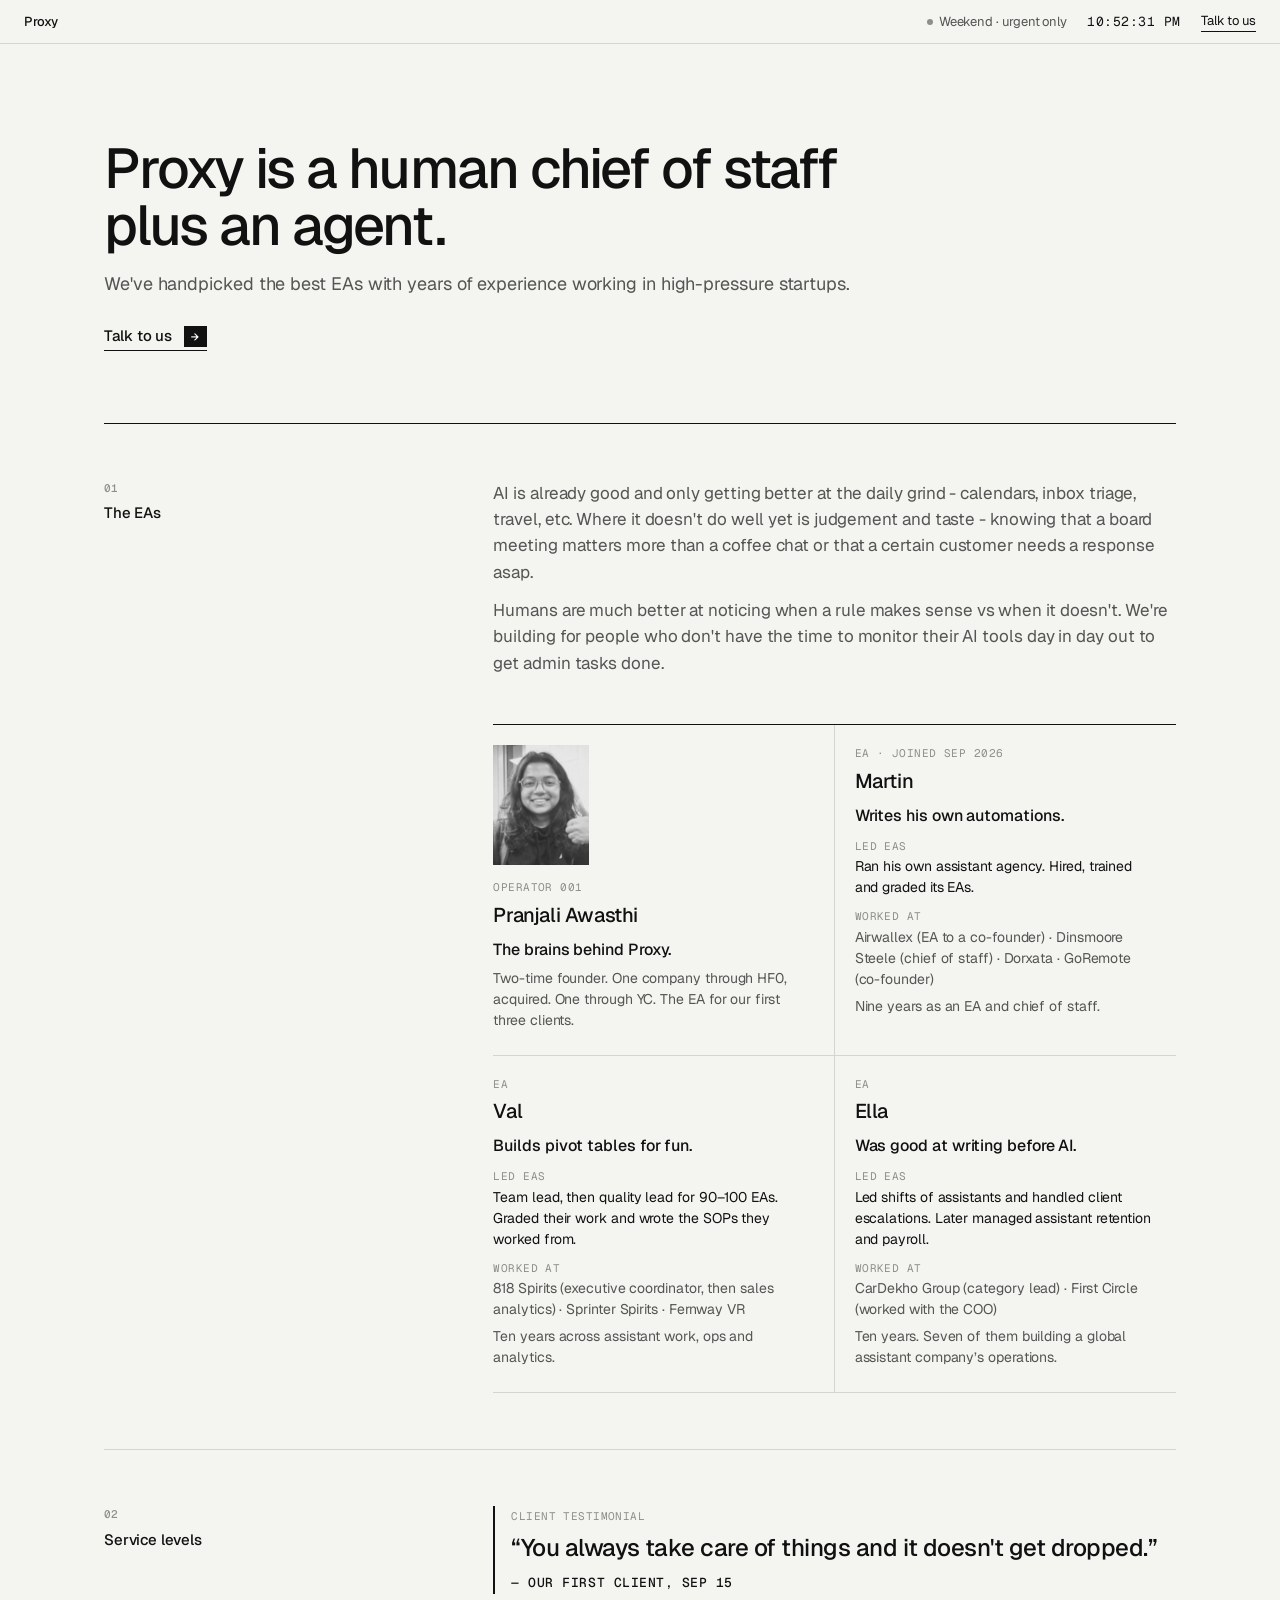
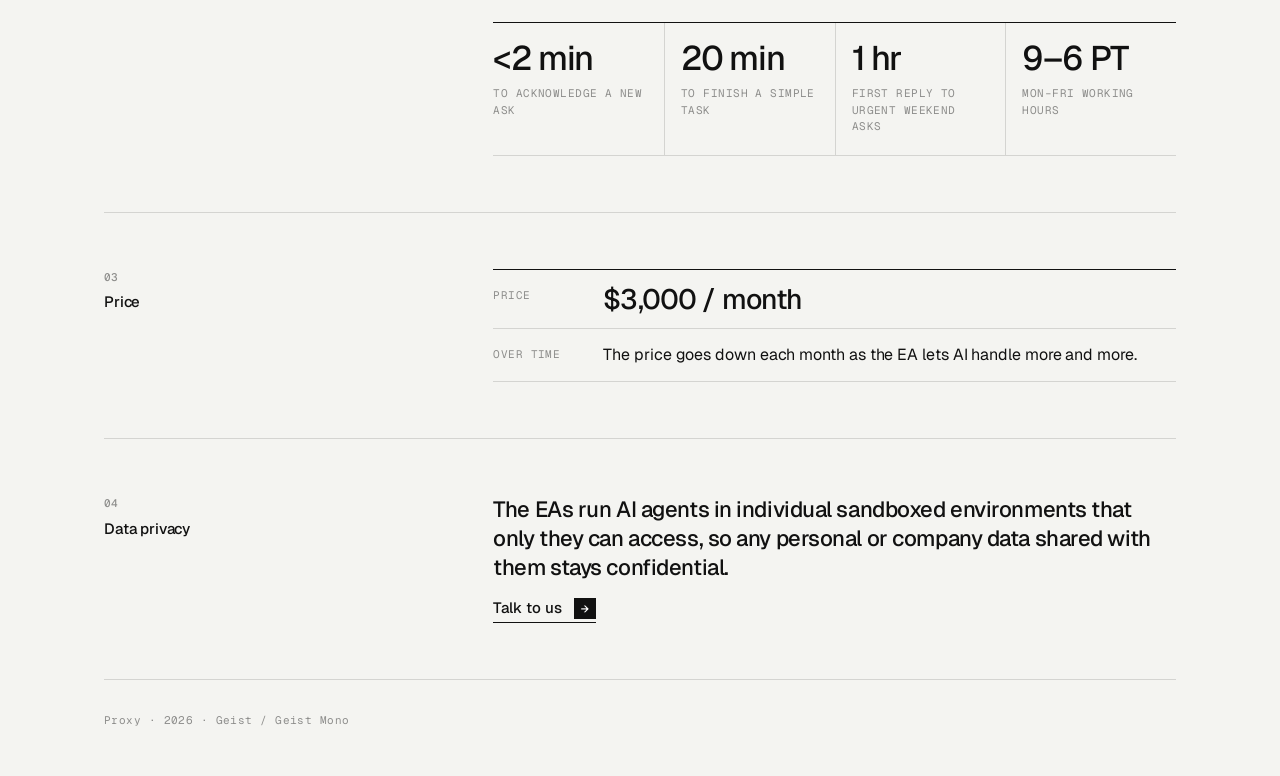
==== commit 1c3ee185: "Price: replace guarantee with falling price Co-Authored-By: Claude Opus 5.5 (1M context) <noreply@an" ====
--- a/index.html
+++ b/index.html
@@ -96,7 +96,7 @@
     <div class="q-body">
       <dl class="terms">
         <dt class="mono">Price</dt><dd class="price">$3,000 / month</dd>
-        <dt class="mono">Guarantee</dt><dd>30 days in, we show the client what we took off their plate. Not worth $3,000? They get it back.</dd>
+        <dt class="mono">Over time</dt><dd>The price goes down each month as the EA lets AI handle more and more.</dd>
       </dl>
     </div>
   </section>
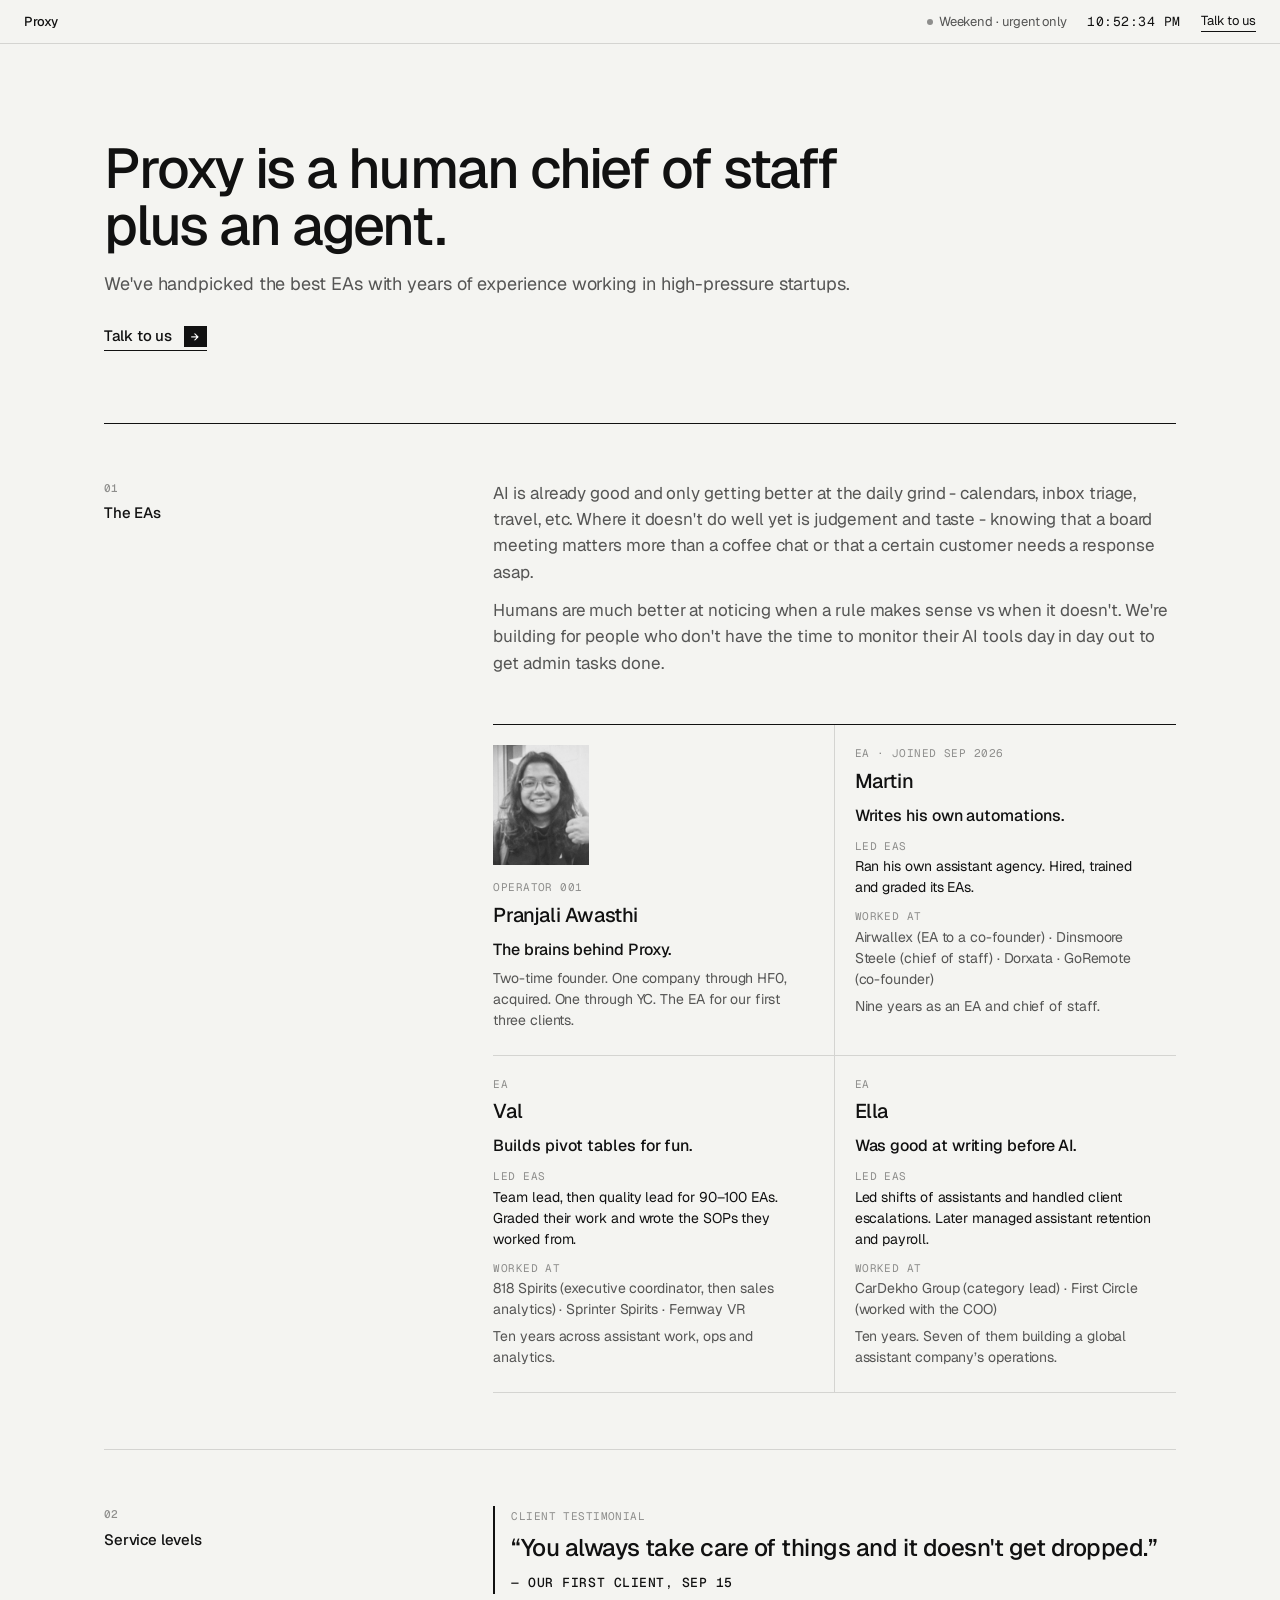
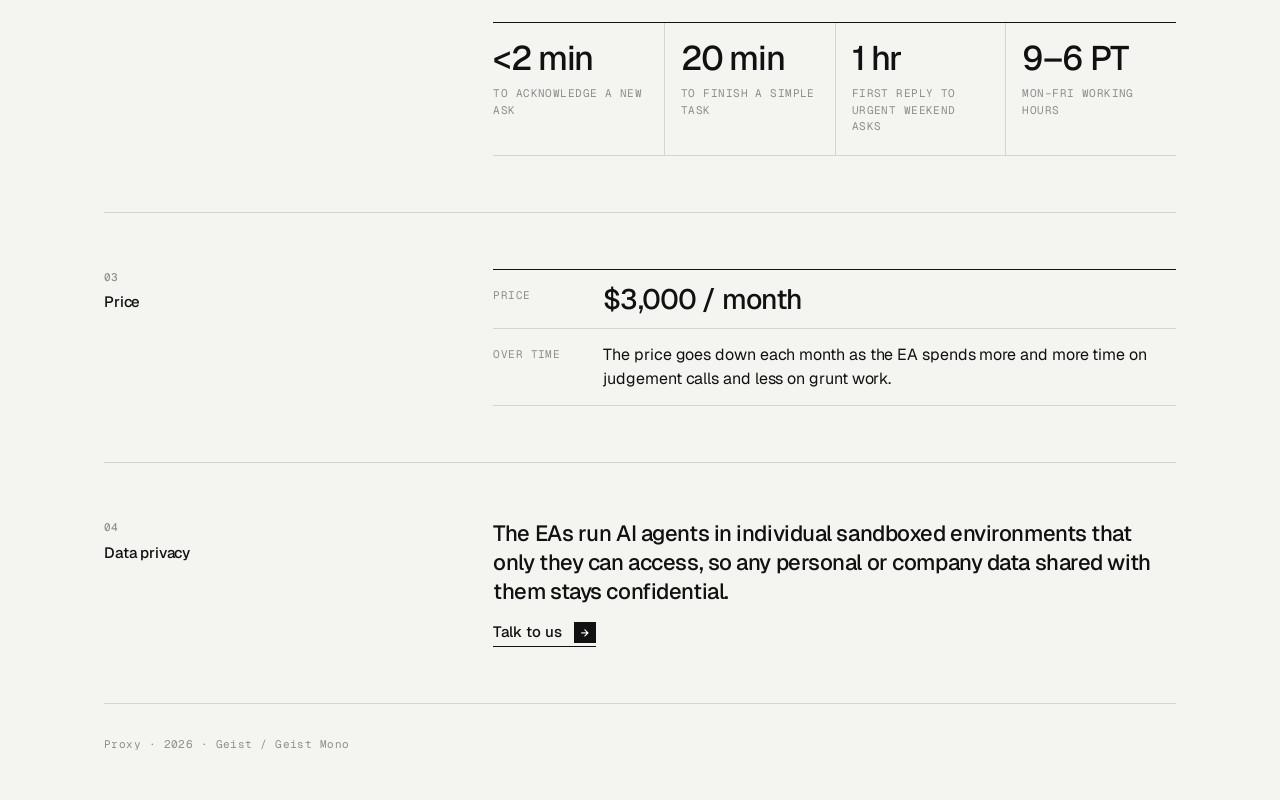
==== commit 25b5212c: "Price: falling-price wording Co-Authored-By: Claude Opus 5.5 (1M context) <noreply@anthropic.com>" ====
--- a/index.html
+++ b/index.html
@@ -96,7 +96,7 @@
     <div class="q-body">
       <dl class="terms">
         <dt class="mono">Price</dt><dd class="price">$3,000 / month</dd>
-        <dt class="mono">Over time</dt><dd>The price goes down each month as the EA lets AI handle more and more.</dd>
+        <dt class="mono">Over time</dt><dd>The price goes down each month as the EA spends more and more time on judgement calls and less on grunt work.</dd>
       </dl>
     </div>
   </section>
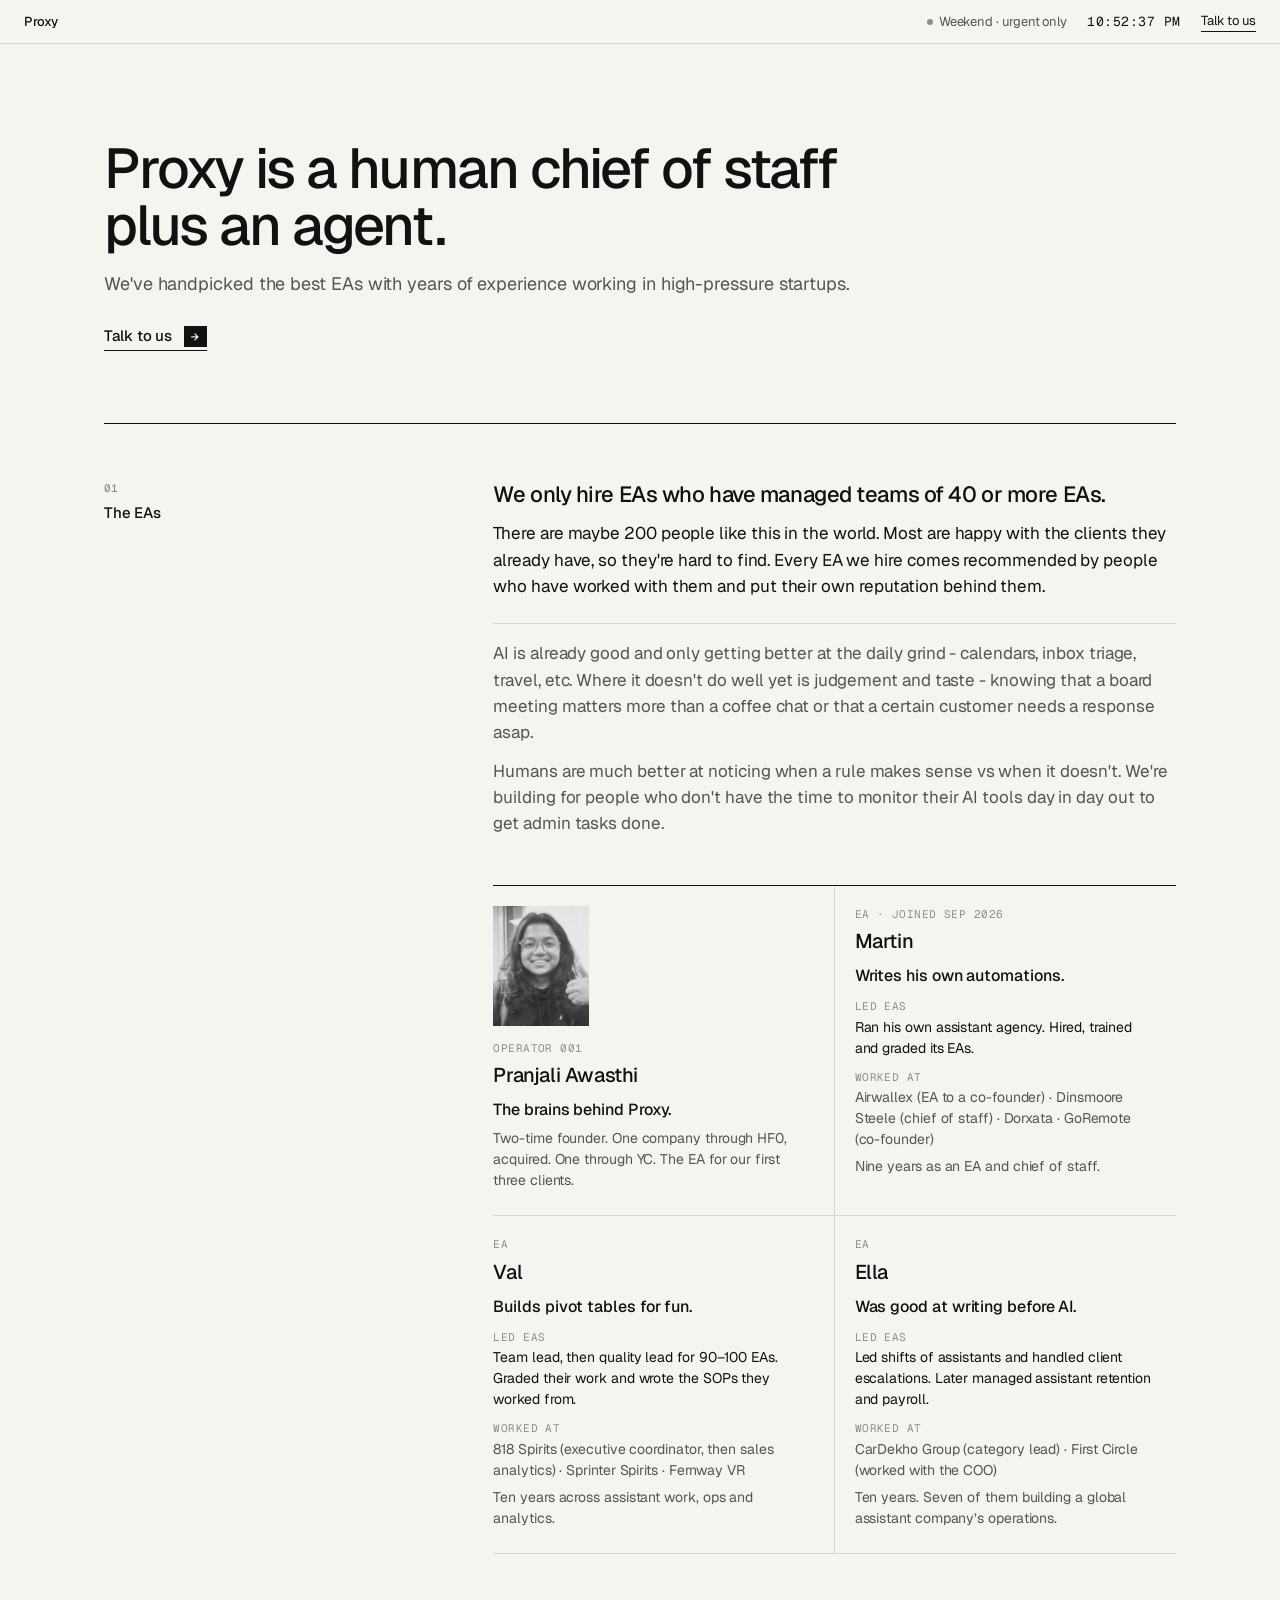
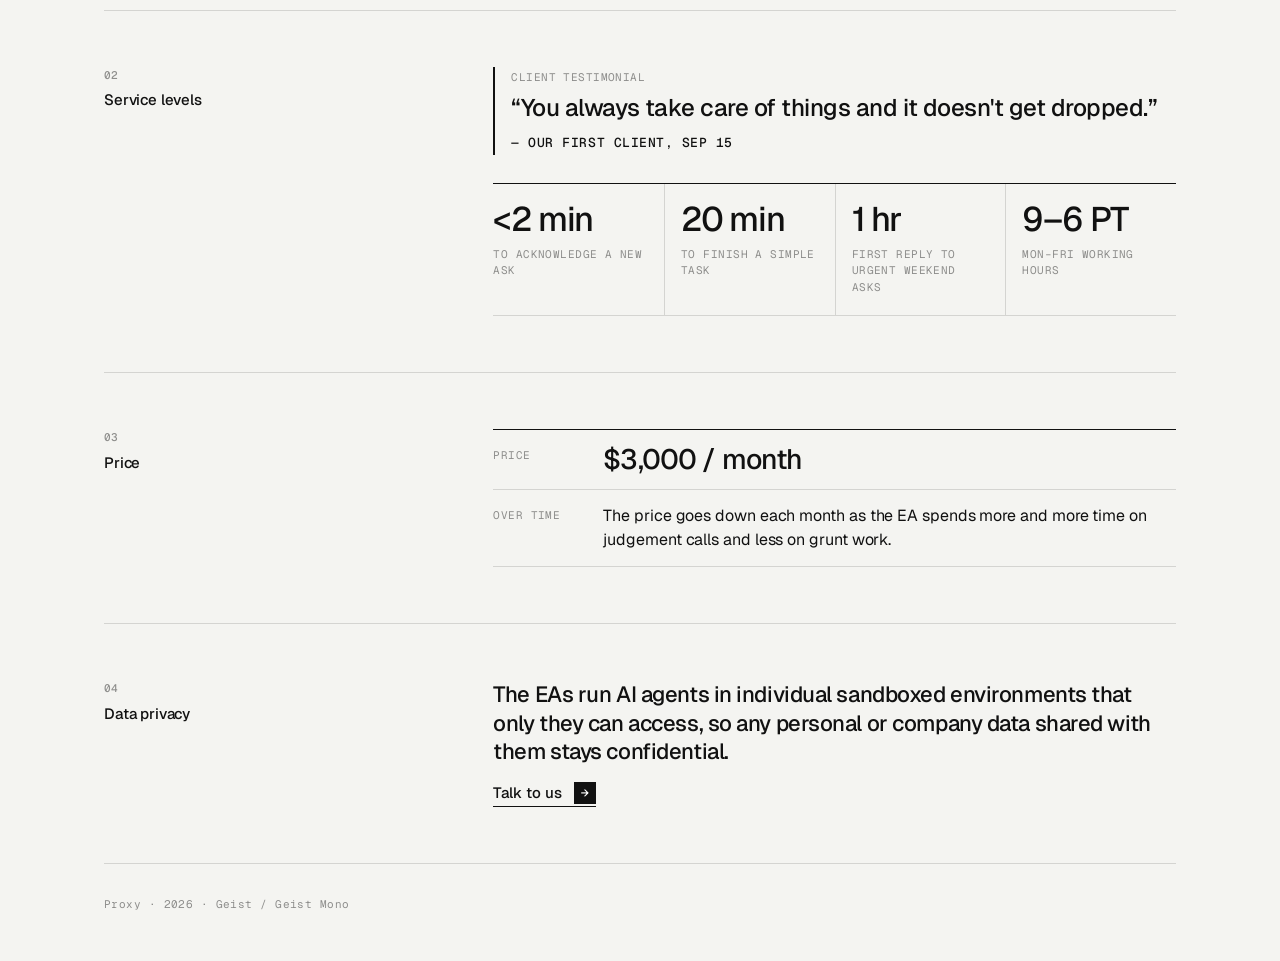
==== commit 6a1c16bb: "The EAs: hiring bar (managed 40+ EAs, vouched for, ~200 in the world) Co-Authored-By: Claude Opus 5." ====
--- a/index.html
+++ b/index.html
@@ -8,7 +8,7 @@
 <link rel="preconnect" href="https://fonts.googleapis.com">
 <link rel="preconnect" href="https://fonts.gstatic.com" crossorigin>
 <link href="https://fonts.googleapis.com/css2?family=Geist:wght@400;500&family=Geist+Mono:wght@400;500&display=swap" rel="stylesheet">
-<link rel="stylesheet" href="site.css?v=8">
+<link rel="stylesheet" href="site.css?v=9">
 </head>
 <body>
 
@@ -34,6 +34,10 @@
   <section class="q">
     <h2 class="q-label"><span class="mono">01</span>The EAs</h2>
     <div class="q-body">
+      <div class="bar-hire">
+        <p class="big">We only hire EAs who have managed teams of 40 or more EAs.</p>
+        <p>There are maybe 200 people like this in the world. Most are happy with the clients they already have, so they're hard to find. Every EA we hire comes recommended by people who have worked with them and put their own reputation behind them.</p>
+      </div>
       <div class="why">
         <p>AI is already good and only getting better at the daily grind - calendars, inbox triage, travel, etc. Where it doesn't do well yet is judgement and taste - knowing that a board meeting matters more than a coffee chat or that a certain customer needs a response asap.</p>
         <p>Humans are much better at noticing when a rule makes sense vs when it doesn't. We're building for people who don't have the time to monitor their AI tools day in day out to get admin tasks done.</p>
--- a/site.css
+++ b/site.css
@@ -184,3 +184,5 @@
   .sla { grid-template-columns: 1fr 1fr; }
   .sla > div:nth-child(3) { padding-left: 0; border-left: 0; }
 }
+.bar-hire { padding-bottom: 24px; margin-bottom: 4px; border-bottom: 1px solid var(--rule); }
+.bar-hire p + p { margin-top: 12px; font-size: 17px; line-height: 1.55; }
